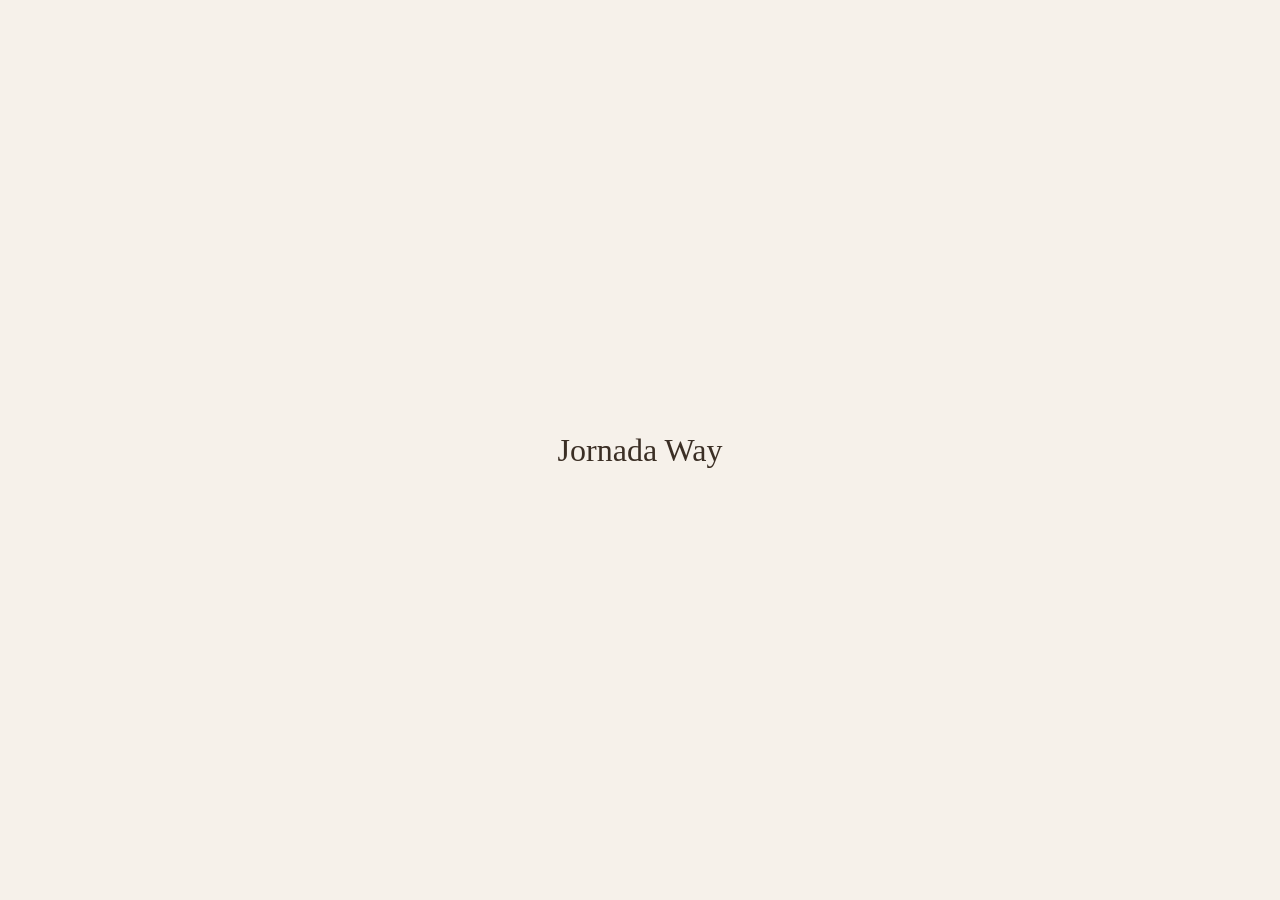
==== index.html @ 51a12a72 "Create index.html" ====
<!DOCTYPE html>
<html lang="en">
<head>
  <meta charset="utf-8">
  <meta name="viewport" content="width=device-width, initial-scale=1">
  <title>Jornada Way</title>
</head>
<body style="font-family:Georgia,serif;display:flex;min-height:100vh;align-items:center;justify-content:center;margin:0;background:#f6f1ea;color:#3b2f25">
  <h1 style="font-weight:normal">Jornada Way</h1>
</body>
</html>
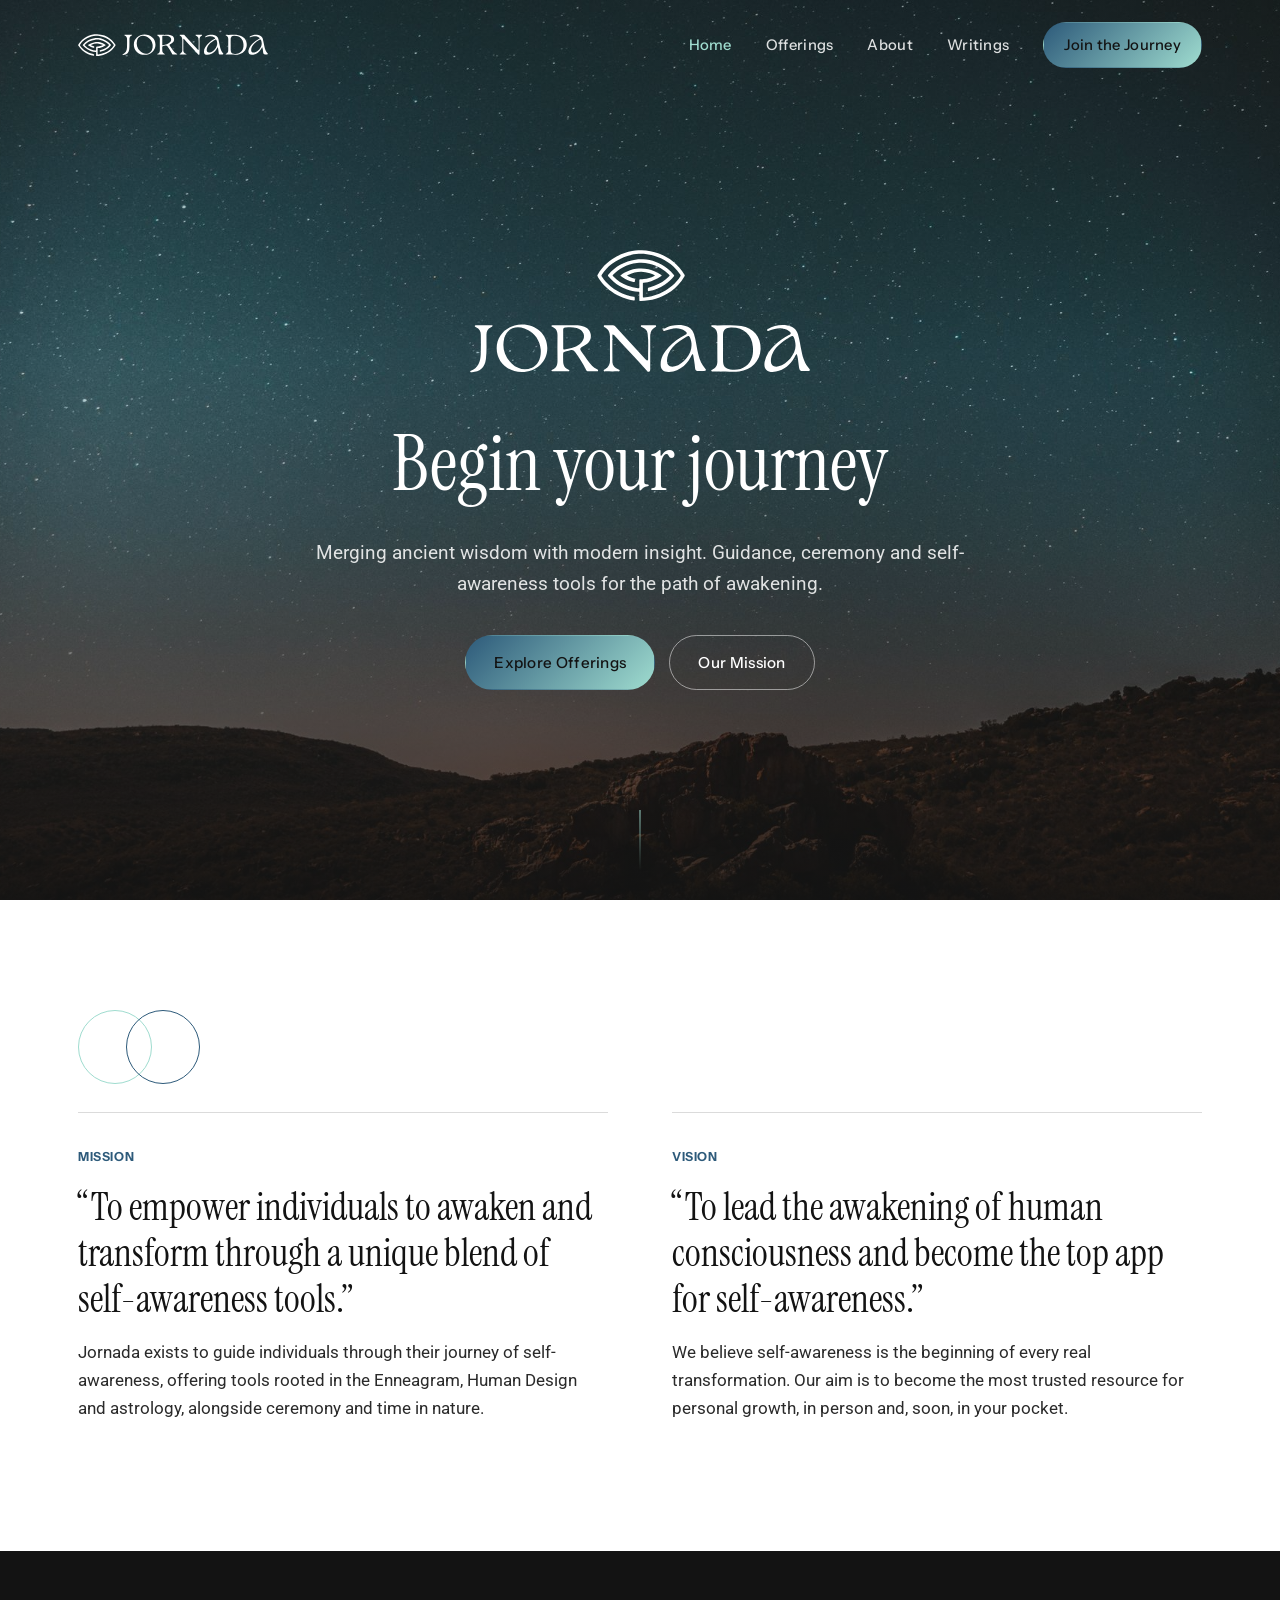
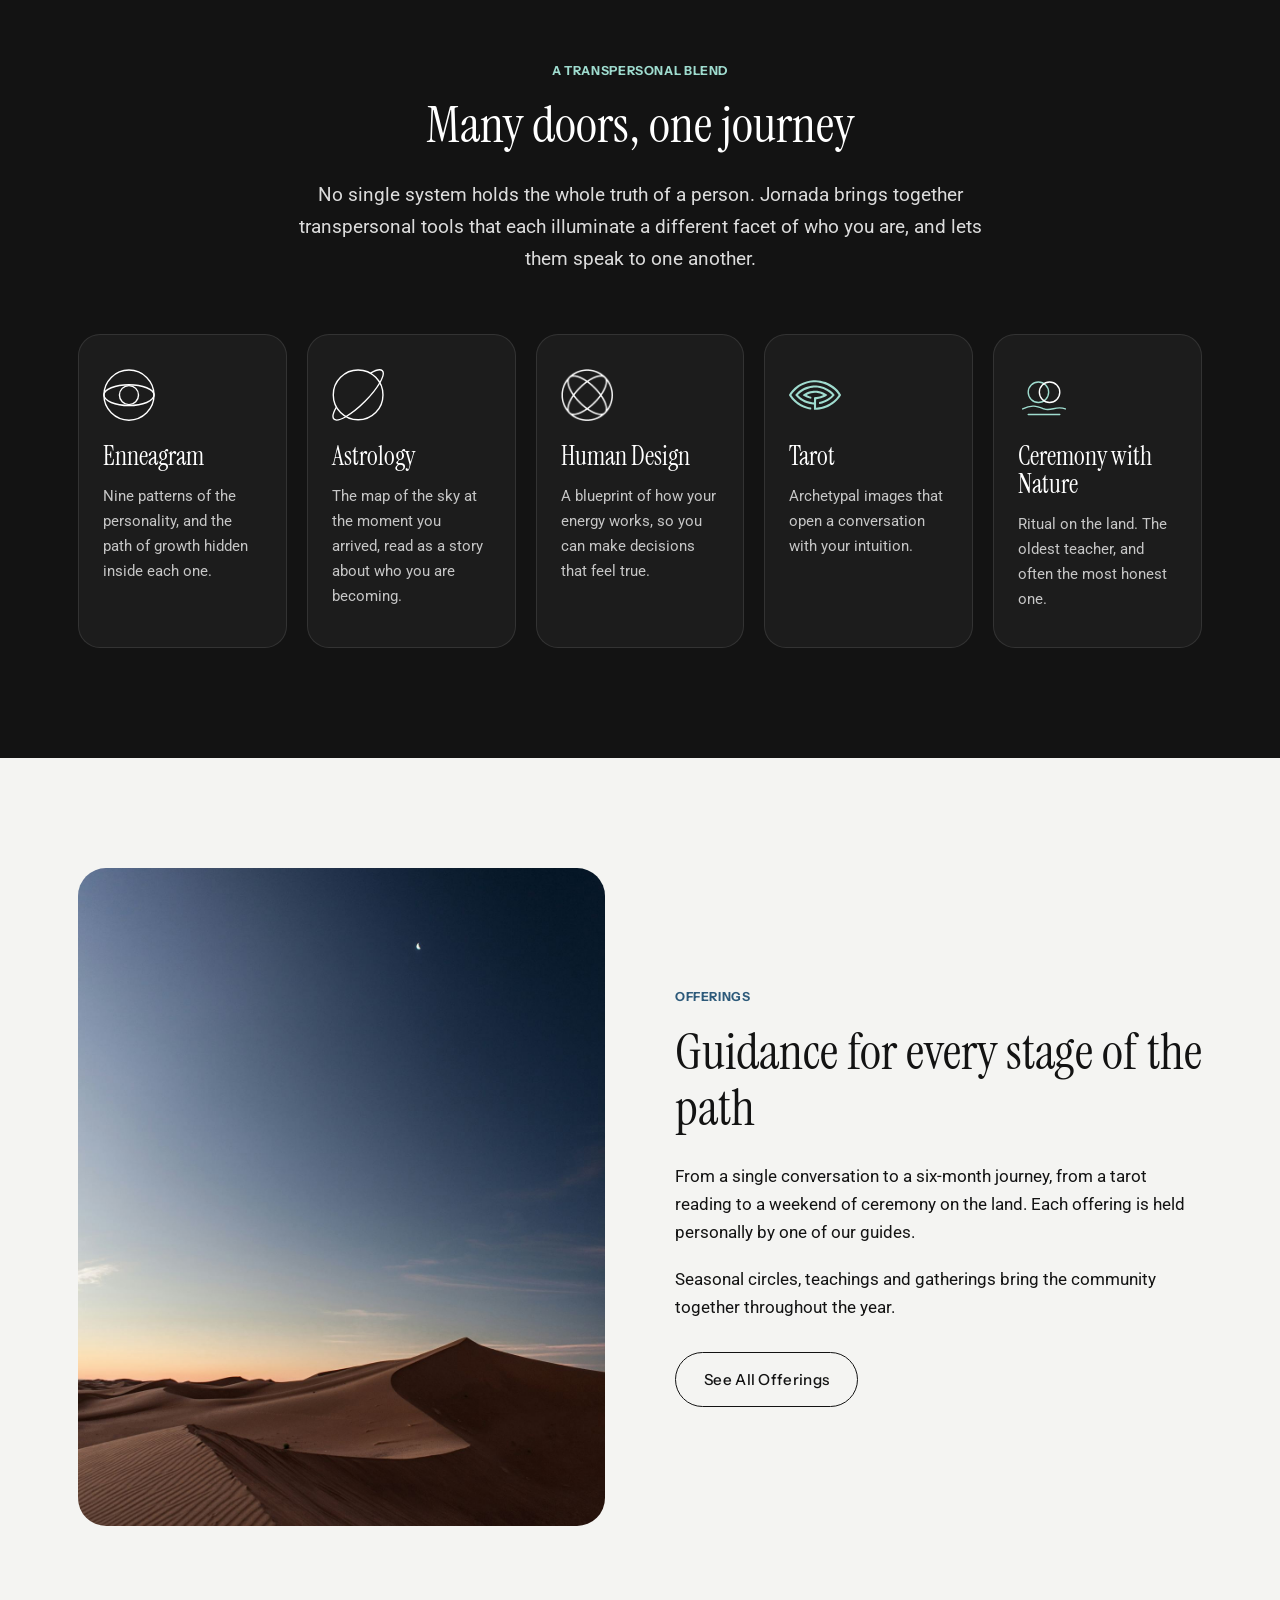
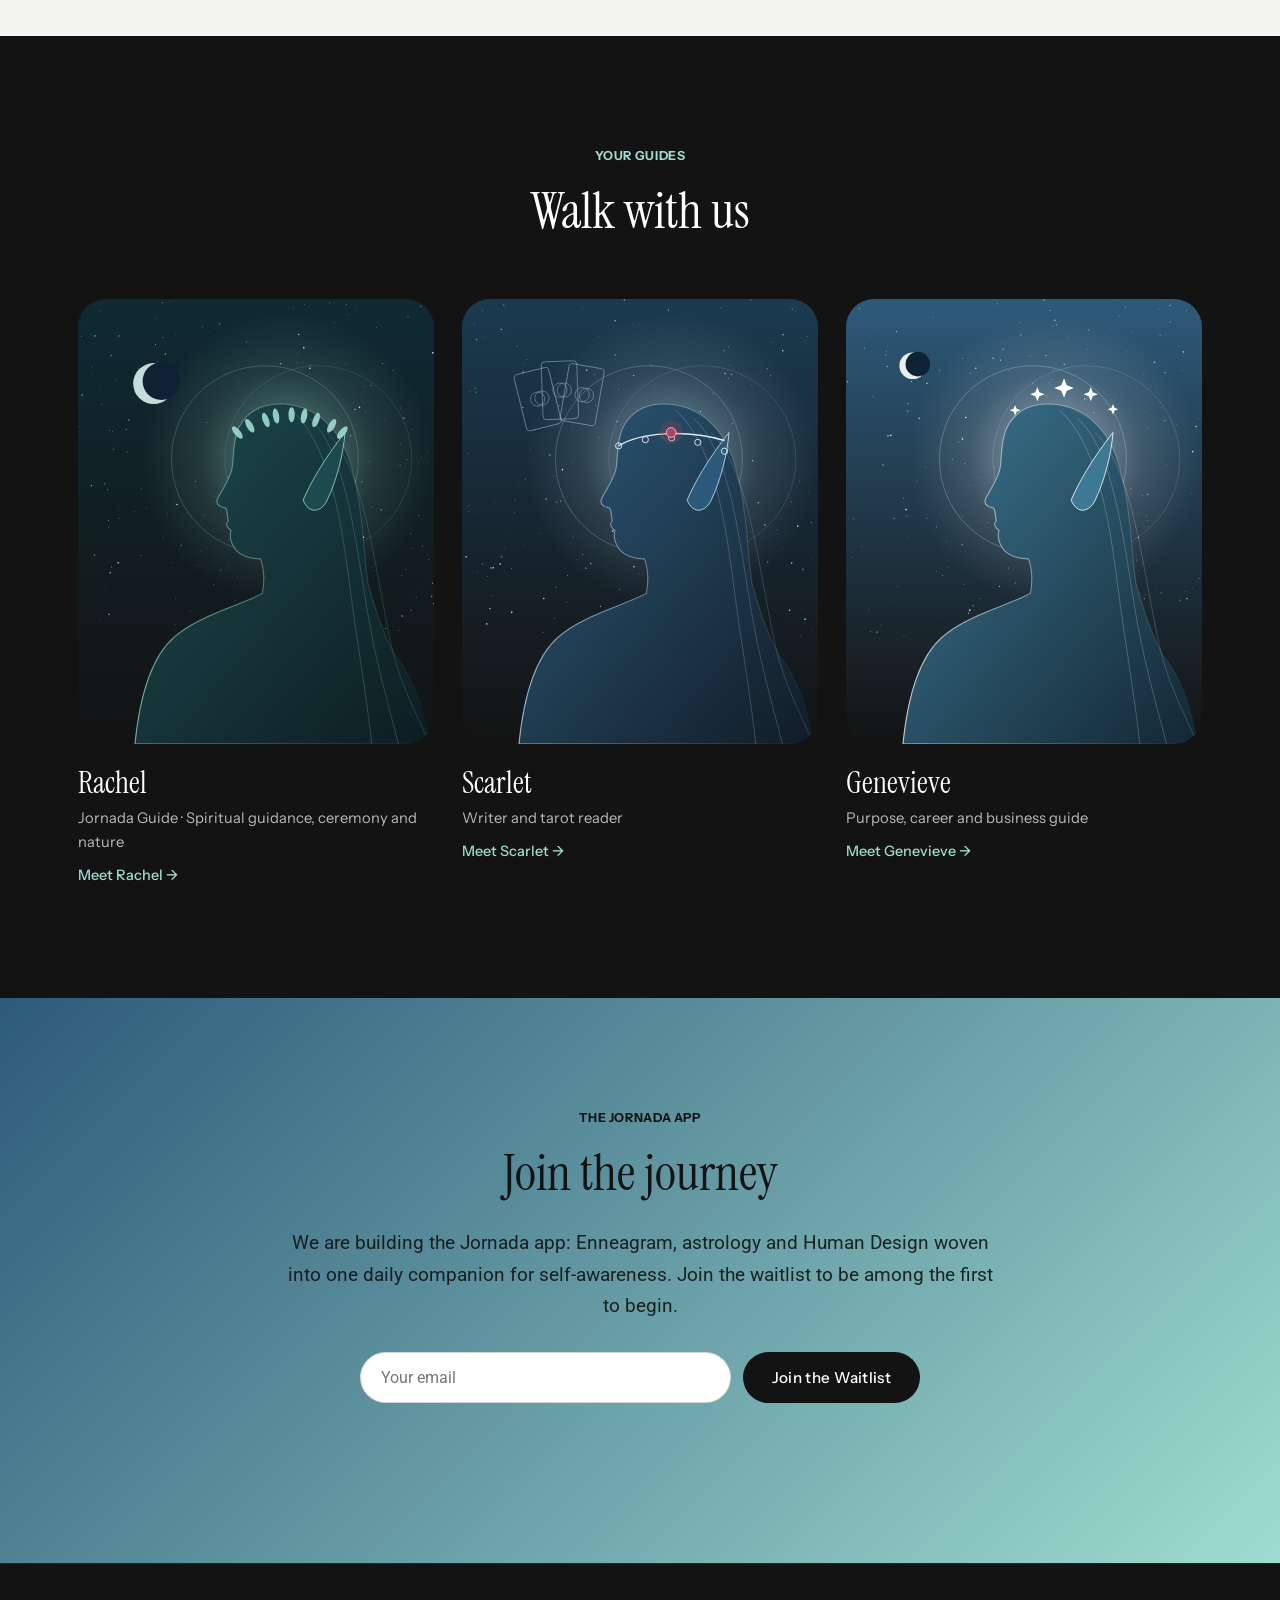
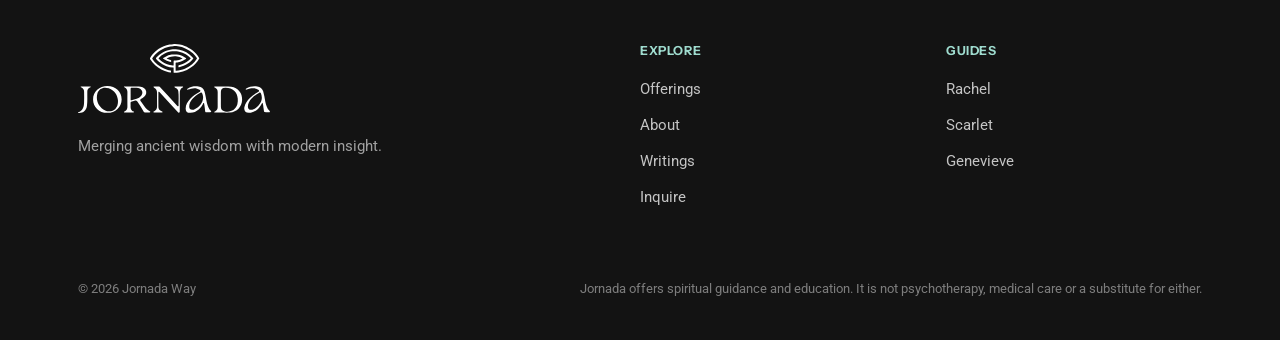
==== commit d21a6d6c: "Add files via upload" ====
--- a/index.html
+++ b/index.html
@@ -1,11 +1,140 @@
 <!DOCTYPE html>
 <html lang="en">
 <head>
-  <meta charset="utf-8">
-  <meta name="viewport" content="width=device-width, initial-scale=1">
-  <title>Jornada Way</title>
+<meta charset="utf-8">
+<meta name="viewport" content="width=device-width, initial-scale=1">
+<title>Jornada | Begin Your Journey</title>
+<meta name="description" content="Jornada guides individuals on the journey of self-awareness through the Enneagram, astrology, Human Design, tarot and ceremony in nature.">
+<meta property="og:title" content="Jornada | Begin Your Journey">
+<meta property="og:description" content="Jornada guides individuals on the journey of self-awareness through the Enneagram, astrology, Human Design, tarot and ceremony in nature.">
+<meta property="og:image" content="https://jornadaway.com/assets/img/desert-stars.jpg">
+<link rel="icon" href="assets/img/mark-teal.svg" type="image/svg+xml">
+<link rel="preconnect" href="https://fonts.googleapis.com">
+<link rel="preconnect" href="https://fonts.gstatic.com" crossorigin>
+<link href="https://fonts.googleapis.com/css2?family=Instrument+Sans:wght@400;500;700&family=Instrument+Serif:ital@0;1&family=Roboto:wght@300;400;500&display=swap" rel="stylesheet">
+<link rel="stylesheet" href="assets/css/style.css">
 </head>
-<body style="font-family:Georgia,serif;display:flex;min-height:100vh;align-items:center;justify-content:center;margin:0;background:#f6f1ea;color:#3b2f25">
-  <h1 style="font-weight:normal">Jornada Way</h1>
+<body>
+<header class="site-header">
+  <div class="wrap">
+    <a class="brand" href="index.html" aria-label="Jornada home"><img src="assets/img/logo-white.svg" alt="Jornada"></a>
+    <button class="nav-toggle" aria-label="Menu" aria-expanded="false"><span></span><span></span><span></span></button>
+    <nav class="nav"><a href="index.html" class="active">Home</a><a href="offerings.html">Offerings</a><a href="about.html">About</a><a href="writings.html">Writings</a><a class="btn btn-primary" href="index.html#waitlist">Join the Journey</a></nav>
+  </div>
+</header>
+
+<section class="hero center" style="background-image:url('assets/img/desert-stars.jpg')">
+  <div class="wrap">
+    <img class="hero-logo" src="assets/img/logo-white-stacked.svg" alt="Jornada">
+    <h1>Begin your journey</h1>
+    <p class="lede">Merging ancient wisdom with modern insight. Guidance, ceremony and self-awareness tools for the path of awakening.</p>
+    <div class="actions">
+      <a class="btn btn-primary" href="offerings.html">Explore Offerings</a>
+      <a class="btn btn-ghost" href="#mission">Our Mission</a>
+    </div>
+  </div>
+  <div class="scroll-cue"></div>
+</section>
+
+<section class="light" id="mission">
+  <div class="wrap">
+    <div class="circles"></div>
+    <div class="mv">
+      <div class="mv-item reveal">
+        <span class="eyebrow">Mission</span>
+        <blockquote>&ldquo;To empower individuals to awaken and transform through a unique blend of self-awareness tools.&rdquo;</blockquote>
+        <p>Jornada exists to guide individuals through their journey of self-awareness, offering tools rooted in the Enneagram, Human Design and astrology, alongside ceremony and time in nature.</p>
+      </div>
+      <div class="mv-item reveal">
+        <span class="eyebrow">Vision</span>
+        <blockquote>&ldquo;To lead the awakening of human consciousness and become the top app for self-awareness.&rdquo;</blockquote>
+        <p>We believe self-awareness is the beginning of every real transformation. Our aim is to become the most trusted resource for personal growth, in person and, soon, in your pocket.</p>
+      </div>
+    </div>
+  </div>
+</section>
+
+<section>
+  <div class="wrap center">
+    <span class="eyebrow">A Transpersonal Blend</span>
+    <h2>Many doors, one journey</h2>
+    <p class="lede">No single system holds the whole truth of a person. Jornada brings together transpersonal tools that each illuminate a different facet of who you are, and lets them speak to one another.</p>
+    <div class="tools" style="text-align:left"><div class="tool reveal"><img class="ico inv" src="assets/img/icon-seeker.svg" alt=""><h3>Enneagram</h3><p>Nine patterns of the personality, and the path of growth hidden inside each one.</p></div><div class="tool reveal"><img class="ico inv" src="assets/img/icon-explorer.svg" alt=""><h3>Astrology</h3><p>The map of the sky at the moment you arrived, read as a story about who you are becoming.</p></div><div class="tool reveal"><img class="ico" src="assets/img/icon-guide.png" alt=""><h3>Human Design</h3><p>A blueprint of how your energy works, so you can make decisions that feel true.</p></div><div class="tool reveal"><img class="ico" src="assets/img/mark-teal.svg" alt=""><h3>Tarot</h3><p>Archetypal images that open a conversation with your intuition.</p></div><div class="tool reveal"><img class="ico" src="assets/img/icon-ceremony.svg" alt=""><h3>Ceremony with Nature</h3><p>Ritual on the land. The oldest teacher, and often the most honest one.</p></div></div>
+  </div>
+</section>
+
+<section class="soft">
+  <div class="wrap split">
+    <img class="reveal" src="assets/img/dune-dusk.jpg" alt="Desert dunes under a crescent moon at dusk">
+    <div class="reveal">
+      <span class="eyebrow">Offerings</span>
+      <h2>Guidance for every stage of the path</h2>
+      <p>From a single conversation to a six-month journey, from a tarot reading to a weekend of ceremony on the land. Each offering is held personally by one of our guides.</p>
+      <p>Seasonal circles, teachings and gatherings bring the community together throughout the year.</p>
+      <a class="btn btn-ghost" href="offerings.html" style="margin-top:12px">See All Offerings</a>
+    </div>
+  </div>
+</section>
+
+<section>
+  <div class="wrap">
+    <div class="center" style="margin-bottom:60px">
+      <span class="eyebrow">Your Guides</span>
+      <h2>Walk with us</h2>
+    </div>
+    <div class="people"><a class="person reveal" href="about/rachel.html">
+  <div class="portrait"><img src="assets/img/elf-rachel.svg" alt="Portrait of Rachel"></div>
+  <h3>Rachel</h3><div class="role">Jornada Guide · Spiritual guidance, ceremony and nature</div><span class="more">Meet Rachel &rarr;</span></a><a class="person reveal" href="about/scarlet.html">
+  <div class="portrait"><img src="assets/img/elf-scarlet.svg" alt="Portrait of Scarlet"></div>
+  <h3>Scarlet</h3><div class="role">Writer and tarot reader</div><span class="more">Meet Scarlet &rarr;</span></a><a class="person reveal" href="about/genevieve.html">
+  <div class="portrait"><img src="assets/img/elf-genevieve.svg" alt="Portrait of Genevieve"></div>
+  <h3>Genevieve</h3><div class="role">Purpose, career and business guide</div><span class="more">Meet Genevieve &rarr;</span></a></div>
+  </div>
+</section>
+<section class="form-band center" id="waitlist">
+  <div class="wrap">
+    <span class="eyebrow" style="color:var(--nightsky)">The Jornada App</span>
+    <h2>Join the journey</h2>
+    <p class="lede">We are building the Jornada app: Enneagram, astrology and Human Design woven into one daily companion for self-awareness. Join the waitlist to be among the first to begin.</p>
+    <form class="waitlist" data-form="waitlist">
+      <input type="email" name="email" placeholder="Your email" required aria-label="Email">
+      <input type="hidden" name="list" value="app-waitlist">
+      <button class="btn" type="submit">Join the Waitlist</button>
+    </form>
+    <p class="form-note"></p>
+  </div>
+</section>
+<footer class="site-footer">
+  <div class="wrap">
+    <div class="footer-grid">
+      <div>
+        <img src="assets/img/logo-white-stacked.svg" alt="Jornada">
+        <p>Merging ancient wisdom with modern insight.</p>
+      </div>
+      <div>
+        <h4>Explore</h4>
+        <ul>
+          <li><a href="offerings.html">Offerings</a></li>
+          <li><a href="about.html">About</a></li>
+          <li><a href="writings.html">Writings</a></li>
+          <li><a href="offerings.html#inquire">Inquire</a></li>
+        </ul>
+      </div>
+      <div>
+        <h4>Guides</h4>
+        <ul>
+          <li><a href="about/rachel.html">Rachel</a></li>
+          <li><a href="about/scarlet.html">Scarlet</a></li>
+          <li><a href="about/genevieve.html">Genevieve</a></li>
+        </ul>
+      </div>
+    </div>
+    <div class="legal">
+      <span>&copy; 2026 Jornada Way</span>
+      <span>Jornada offers spiritual guidance and education. It is not psychotherapy, medical care or a substitute for either.</span>
+    </div>
+  </div>
+</footer>
+<script src="assets/js/main.js"></script>
 </body>
 </html>
--- a/assets/css/style.css
+++ b/assets/css/style.css
@@ -0,0 +1,286 @@
+/* Jornada Way: brand tokens from the JKY.Design brand book */
+:root {
+  --nightsky: #131313;
+  --lunar: #ffffff;
+  --cosmic-blue: #2D5A7A;
+  --cosmic-teal: #9FDCCF;
+  --blue-deep: #1b3a50;
+  --teal-soft: #d8f1eb;
+  --grey-1: #f4f4f2;
+  --grey-2: #c9c9c6;
+  --grey-3: #8a8a87;
+  --grey-4: #2a2a2a;
+  --expansion: linear-gradient(135deg, #2D5A7A 0%, #9FDCCF 100%);
+  --serif: "Instrument Serif", Georgia, serif;
+  --sans: "Instrument Sans", "Helvetica Neue", Arial, sans-serif;
+  --body: "Roboto", "Helvetica Neue", Arial, sans-serif;
+  --max: 1180px;
+}
+
+* { box-sizing: border-box; }
+html { scroll-behavior: smooth; }
+body {
+  margin: 0;
+  font-family: var(--body);
+  font-size: 17px;
+  line-height: 1.65;
+  color: var(--lunar);
+  background: var(--nightsky);
+  -webkit-font-smoothing: antialiased;
+}
+img { max-width: 100%; display: block; }
+a { color: inherit; }
+
+h1, h2, h3, h4 { font-family: var(--serif); font-weight: 400; line-height: 1.1; margin: 0 0 .5em; }
+h1 { font-size: clamp(2.8rem, 6vw, 5.2rem); }
+h2 { font-size: clamp(2.2rem, 4vw, 3.4rem); }
+h3 { font-size: 1.9rem; }
+p { margin: 0 0 1.1em; }
+
+.eyebrow {
+  font-family: var(--sans);
+  font-weight: 700;
+  text-transform: uppercase;
+  letter-spacing: .05em;
+  font-size: .78rem;
+  color: var(--cosmic-teal);
+  margin-bottom: 1rem;
+  display: block;
+}
+.light .eyebrow, .soft .eyebrow { color: var(--cosmic-blue); }
+
+.wrap { max-width: var(--max); margin: 0 auto; padding: 0 28px; }
+section { padding: 110px 0; }
+.light { background: var(--lunar); color: var(--nightsky); }
+.soft { background: var(--grey-1); color: var(--nightsky); }
+.lede { font-size: 1.2rem; max-width: 720px; color: inherit; opacity: .85; }
+.center { text-align: center; }
+.center .lede { margin-left: auto; margin-right: auto; }
+
+/* Buttons */
+.btn {
+  display: inline-block;
+  font-family: var(--sans);
+  font-weight: 500;
+  font-size: .95rem;
+  letter-spacing: .02em;
+  padding: 14px 28px;
+  border-radius: 999px;
+  text-decoration: none;
+  border: 1px solid transparent;
+  cursor: pointer;
+  transition: transform .2s ease, background .2s ease, color .2s ease;
+}
+.btn:hover { transform: translateY(-1px); }
+.btn-primary { background: var(--expansion); color: var(--nightsky); }
+.btn-ghost { border-color: rgba(255,255,255,.5); color: var(--lunar); background: transparent; }
+.btn-ghost:hover { background: rgba(255,255,255,.08); }
+.light .btn-ghost, .soft .btn-ghost { border-color: var(--nightsky); color: var(--nightsky); }
+.light .btn-ghost:hover, .soft .btn-ghost:hover { background: var(--nightsky); color: var(--lunar); }
+
+/* Header */
+.site-header {
+  position: fixed; top: 0; left: 0; right: 0; z-index: 50;
+  transition: background .3s ease, padding .3s ease;
+  padding: 22px 0;
+}
+.site-header.scrolled, .site-header.solid { background: rgba(19,19,19,.92); backdrop-filter: blur(10px); padding: 14px 0; }
+.site-header .wrap { display: flex; align-items: center; justify-content: space-between; }
+.brand img { height: 22px; width: auto; }
+.nav { display: flex; gap: 34px; align-items: center; }
+.nav a {
+  font-family: var(--sans); font-weight: 500; font-size: .92rem;
+  text-decoration: none; letter-spacing: .02em; opacity: .85;
+}
+.nav a:hover, .nav a.active { opacity: 1; color: var(--cosmic-teal); }
+.nav .btn { padding: 10px 20px; opacity: 1; }
+.nav .btn:hover { color: var(--nightsky); }
+.nav-toggle { display: none; background: none; border: 0; color: var(--lunar); cursor: pointer; padding: 6px; }
+.nav-toggle span { display: block; width: 24px; height: 2px; background: currentColor; margin: 5px 0; }
+
+/* Hero */
+.hero {
+  position: relative; min-height: 100vh; display: flex; align-items: center;
+  padding: 140px 0 100px; overflow: hidden;
+  background: var(--nightsky) center/cover no-repeat;
+}
+.hero::before {
+  content: ""; position: absolute; inset: 0;
+  background: linear-gradient(180deg, rgba(19,19,19,.35) 0%, rgba(19,19,19,.15) 40%, rgba(19,19,19,.85) 100%);
+}
+.hero .wrap { position: relative; z-index: 2; width: 100%; }
+.hero-logo { width: min(340px, 70vw); margin: 0 auto 48px; }
+.hero h1 { max-width: 900px; margin: 0 auto .4em; }
+.hero .lede { margin: 0 auto 2.2rem; }
+.hero .actions { display: flex; gap: 14px; justify-content: center; flex-wrap: wrap; }
+.page-hero { min-height: 62vh; }
+.page-hero h1 { font-size: clamp(2.6rem, 5vw, 4.4rem); }
+
+.scroll-cue {
+  position: absolute; bottom: 30px; left: 50%; transform: translateX(-50%); z-index: 2;
+  width: 1px; height: 60px; background: linear-gradient(var(--cosmic-teal), transparent);
+}
+
+/* Mission / vision */
+.mv { display: grid; grid-template-columns: 1fr 1fr; gap: 64px; align-items: start; }
+.mv-item { position: relative; padding-top: 34px; border-top: 1px solid rgba(19,19,19,.15); }
+.mv-item blockquote { font-family: var(--serif); font-size: clamp(1.8rem, 3vw, 2.5rem); line-height: 1.2; margin: 0 0 1rem; }
+.mv-item p { color: var(--grey-4); }
+
+/* Overlapping circles motif */
+.circles { position: relative; width: 120px; height: 72px; margin-bottom: 30px; }
+.circles::before, .circles::after {
+  content: ""; position: absolute; top: 0; width: 72px; height: 72px; border-radius: 50%;
+  border: 1.5px solid var(--cosmic-teal);
+}
+.circles::before { left: 0; }
+.circles::after { left: 48px; border-color: var(--cosmic-blue); }
+
+/* Tools grid */
+.tools { display: grid; grid-template-columns: repeat(5, 1fr); gap: 20px; margin-top: 60px; }
+.tool {
+  padding: 34px 24px; border-radius: 22px;
+  background: rgba(255,255,255,.04); border: 1px solid rgba(255,255,255,.1);
+  transition: border-color .3s ease, transform .3s ease;
+}
+.tool:hover { border-color: var(--cosmic-teal); transform: translateY(-3px); }
+.tool .ico { width: 52px; height: 52px; margin-bottom: 22px; }
+.tool .ico.inv { filter: invert(1) brightness(1.1); }
+.tool h3 { font-size: 1.6rem; }
+.tool p { font-size: .95rem; opacity: .75; margin: 0; }
+
+/* Split feature */
+.split { display: grid; grid-template-columns: 1fr 1fr; gap: 70px; align-items: center; }
+.split img { border-radius: 28px; aspect-ratio: 4/5; object-fit: cover; width: 100%; }
+
+/* Offerings */
+.offer-group { margin-bottom: 90px; }
+.offer-group:last-child { margin-bottom: 0; }
+.offer-head { display: flex; gap: 26px; align-items: center; margin-bottom: 34px; }
+.offer-head img { width: 84px; height: 84px; border-radius: 50%; object-fit: cover; object-position: 50% 32%; }
+.offer-head h2 { margin: 0; font-size: clamp(2rem, 3.4vw, 2.8rem); }
+.offer-head .eyebrow { margin-bottom: .3rem; }
+.offer-grid { display: grid; grid-template-columns: repeat(auto-fill, minmax(260px, 1fr)); gap: 22px; }
+.offer {
+  display: flex; flex-direction: column;
+  background: var(--lunar); color: var(--nightsky);
+  border-radius: 22px; padding: 32px 28px; border: 1px solid #e6e6e3;
+}
+.offer .format {
+  font-family: var(--sans); font-weight: 700; font-size: .72rem; letter-spacing: .05em;
+  text-transform: uppercase; color: var(--cosmic-blue);
+  background: var(--teal-soft); border-radius: 999px; padding: 6px 12px; align-self: flex-start; margin-bottom: 20px;
+}
+.offer h3 { font-size: 1.75rem; }
+.offer p { color: var(--grey-4); font-size: .97rem; flex: 1; }
+.offer .btn { align-self: flex-start; margin-top: 10px; padding: 11px 22px; }
+
+/* People */
+.people { display: grid; grid-template-columns: repeat(3, 1fr); gap: 28px; }
+.person { text-decoration: none; display: block; }
+.person .portrait { border-radius: 28px; overflow: hidden; aspect-ratio: 4/5; margin-bottom: 22px; }
+.person .portrait img { width: 100%; height: 100%; object-fit: cover; transition: transform .6s ease; }
+.person:hover .portrait img { transform: scale(1.04); }
+.person h3 { margin-bottom: .2em; }
+.person .role { font-family: var(--sans); font-size: .92rem; opacity: .7; }
+.person .more { font-family: var(--sans); font-weight: 500; font-size: .9rem; color: var(--cosmic-teal); margin-top: 10px; display: inline-block; }
+.light .person .more, .soft .person .more { color: var(--cosmic-blue); }
+
+/* Profile page */
+.profile { display: grid; grid-template-columns: 420px 1fr; gap: 80px; align-items: start; }
+.profile .portrait { border-radius: 28px; overflow: hidden; aspect-ratio: 4/5; position: sticky; top: 110px; }
+.profile .portrait img { width: 100%; height: 100%; object-fit: cover; }
+.tags { display: flex; flex-wrap: wrap; gap: 10px; margin: 0 0 34px; padding: 0; list-style: none; }
+.tags li {
+  font-family: var(--sans); font-size: .82rem; font-weight: 500;
+  border: 1px solid var(--cosmic-blue); color: var(--cosmic-blue);
+  padding: 7px 14px; border-radius: 999px;
+}
+.profile-offers { margin-top: 50px; border-top: 1px solid #e6e6e3; padding-top: 40px; }
+.profile-offers .offer { border-color: #e6e6e3; background: var(--grey-1); }
+
+/* Writings */
+.writing-grid { display: grid; grid-template-columns: repeat(3, 1fr); gap: 30px; }
+.writing { border-radius: 24px; overflow: hidden; background: var(--lunar); color: var(--nightsky); display: flex; flex-direction: column; border: 1px solid #e6e6e3; }
+.writing .thumb { aspect-ratio: 3/2; overflow: hidden; position: relative; }
+.writing .thumb img { width: 100%; height: 100%; object-fit: cover; }
+.writing .soon {
+  position: absolute; top: 16px; left: 16px;
+  font-family: var(--sans); font-weight: 700; font-size: .7rem; letter-spacing: .05em; text-transform: uppercase;
+  background: rgba(19,19,19,.75); color: var(--cosmic-teal); padding: 6px 12px; border-radius: 999px;
+}
+.writing .body { padding: 26px 26px 30px; flex: 1; display: flex; flex-direction: column; }
+.writing h3 { font-size: 1.6rem; }
+.writing p { color: var(--grey-4); font-size: .95rem; flex: 1; }
+.writing .meta { font-family: var(--sans); font-size: .82rem; color: var(--grey-3); }
+.filters { display: flex; gap: 10px; justify-content: center; margin-bottom: 50px; flex-wrap: wrap; }
+.filters button {
+  font-family: var(--sans); font-weight: 500; font-size: .9rem; cursor: pointer;
+  border: 1px solid var(--nightsky); background: transparent; color: var(--nightsky);
+  padding: 9px 20px; border-radius: 999px;
+}
+.filters button.on { background: var(--nightsky); color: var(--lunar); }
+
+/* Forms */
+.form-band { background: var(--expansion); color: var(--nightsky); }
+.form-band .lede { opacity: .9; }
+.waitlist { display: flex; gap: 12px; max-width: 560px; margin: 30px auto 0; flex-wrap: wrap; justify-content: center; }
+.waitlist input { flex: 1 1 260px; }
+input, select, textarea {
+  font-family: var(--body); font-size: 1rem; width: 100%;
+  padding: 15px 20px; border-radius: 14px; border: 1px solid rgba(19,19,19,.18);
+  background: var(--lunar); color: var(--nightsky);
+}
+input:focus, select:focus, textarea:focus { outline: 2px solid var(--cosmic-blue); outline-offset: 1px; }
+.waitlist input { border-radius: 999px; }
+.waitlist .btn { background: var(--nightsky); color: var(--lunar); }
+.inquiry { display: grid; grid-template-columns: 1fr 1fr; gap: 16px; max-width: 760px; margin: 40px auto 0; }
+.inquiry .full { grid-column: 1 / -1; }
+.inquiry label { font-family: var(--sans); font-weight: 500; font-size: .85rem; display: block; margin-bottom: 6px; }
+.inquiry textarea { min-height: 150px; resize: vertical; }
+.inquiry .btn { justify-self: start; }
+.form-note { font-size: .9rem; margin-top: 14px; min-height: 1.4em; }
+
+/* Footer */
+.site-footer { padding: 80px 0 40px; background: var(--nightsky); border-top: 1px solid rgba(255,255,255,.08); }
+.footer-grid { display: grid; grid-template-columns: 2fr 1fr 1fr; gap: 50px; }
+.footer-grid img { height: 70px; width: auto; margin-bottom: 20px; }
+.footer-grid h4 { font-family: var(--sans); font-weight: 700; text-transform: uppercase; letter-spacing: .05em; font-size: .78rem; color: var(--cosmic-teal); margin-bottom: 16px; }
+.footer-grid ul { list-style: none; padding: 0; margin: 0; }
+.footer-grid li { margin-bottom: 8px; }
+.footer-grid a { text-decoration: none; opacity: .75; font-size: .95rem; }
+.footer-grid a:hover { opacity: 1; }
+.footer-grid p { opacity: .6; font-size: .95rem; max-width: 340px; }
+.legal { margin-top: 60px; font-size: .82rem; opacity: .45; display: flex; justify-content: space-between; flex-wrap: wrap; gap: 10px; }
+
+/* Reveal on scroll */
+.reveal { opacity: 0; transform: translateY(24px); transition: opacity .9s ease, transform .9s ease; }
+.reveal.in { opacity: 1; transform: none; }
+
+/* Responsive */
+@media (max-width: 1080px) {
+  .tools { grid-template-columns: repeat(3, 1fr); }
+}
+@media (max-width: 900px) {
+  section { padding: 80px 0; }
+  .mv, .split, .profile { grid-template-columns: 1fr; gap: 44px; }
+  .profile .portrait { position: static; max-width: 420px; }
+  .people, .writing-grid { grid-template-columns: 1fr 1fr; }
+  .footer-grid { grid-template-columns: 1fr 1fr; }
+  .footer-grid > div:first-child { grid-column: 1 / -1; }
+  .nav-toggle { display: block; }
+  .nav {
+    position: fixed; inset: 0; background: var(--nightsky); flex-direction: column; justify-content: center;
+    gap: 30px; transform: translateX(100%); transition: transform .35s ease;
+  }
+  .nav a { font-size: 1.4rem; }
+  .nav.open { transform: none; }
+  .nav-toggle { position: relative; z-index: 60; }
+}
+@media (max-width: 620px) {
+  body { font-size: 16px; }
+  .tools { grid-template-columns: 1fr 1fr; }
+  .people, .writing-grid { grid-template-columns: 1fr; }
+  .inquiry { grid-template-columns: 1fr; }
+  .offer-head img { width: 64px; height: 64px; }
+}
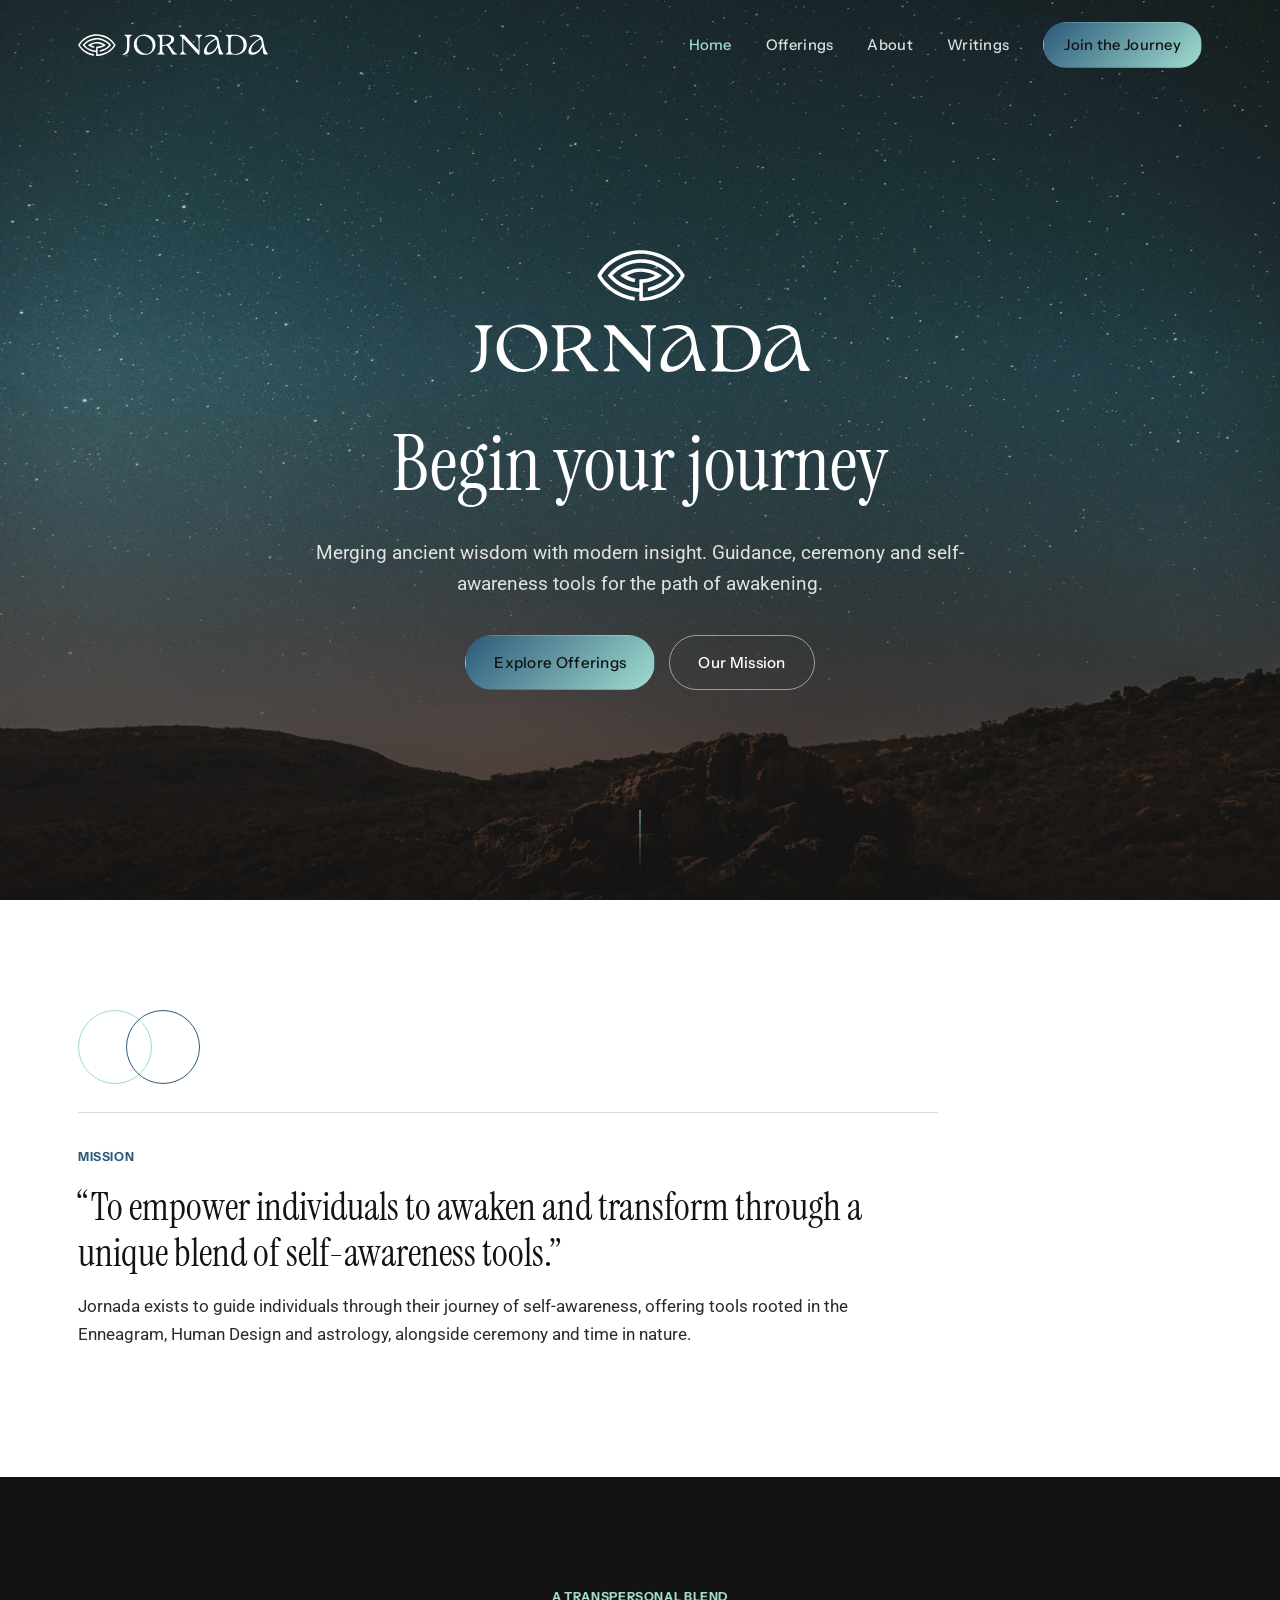
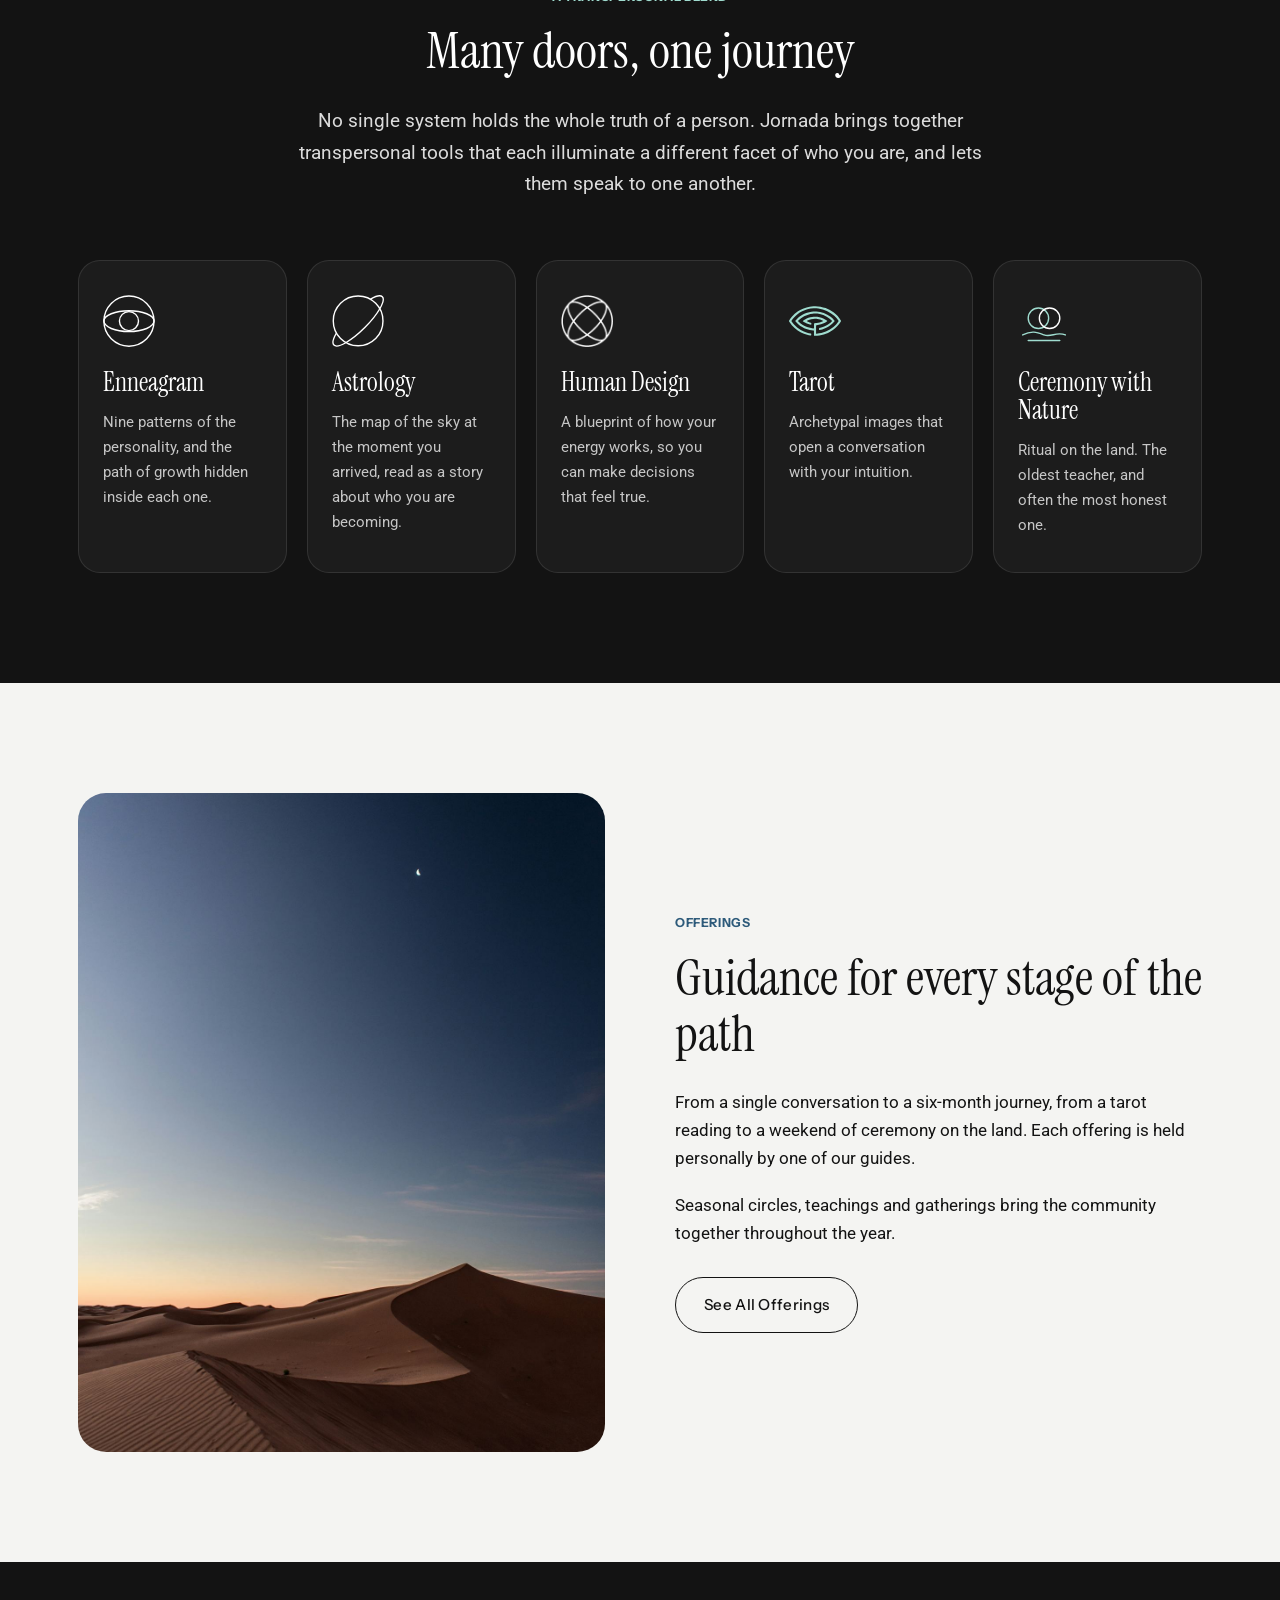
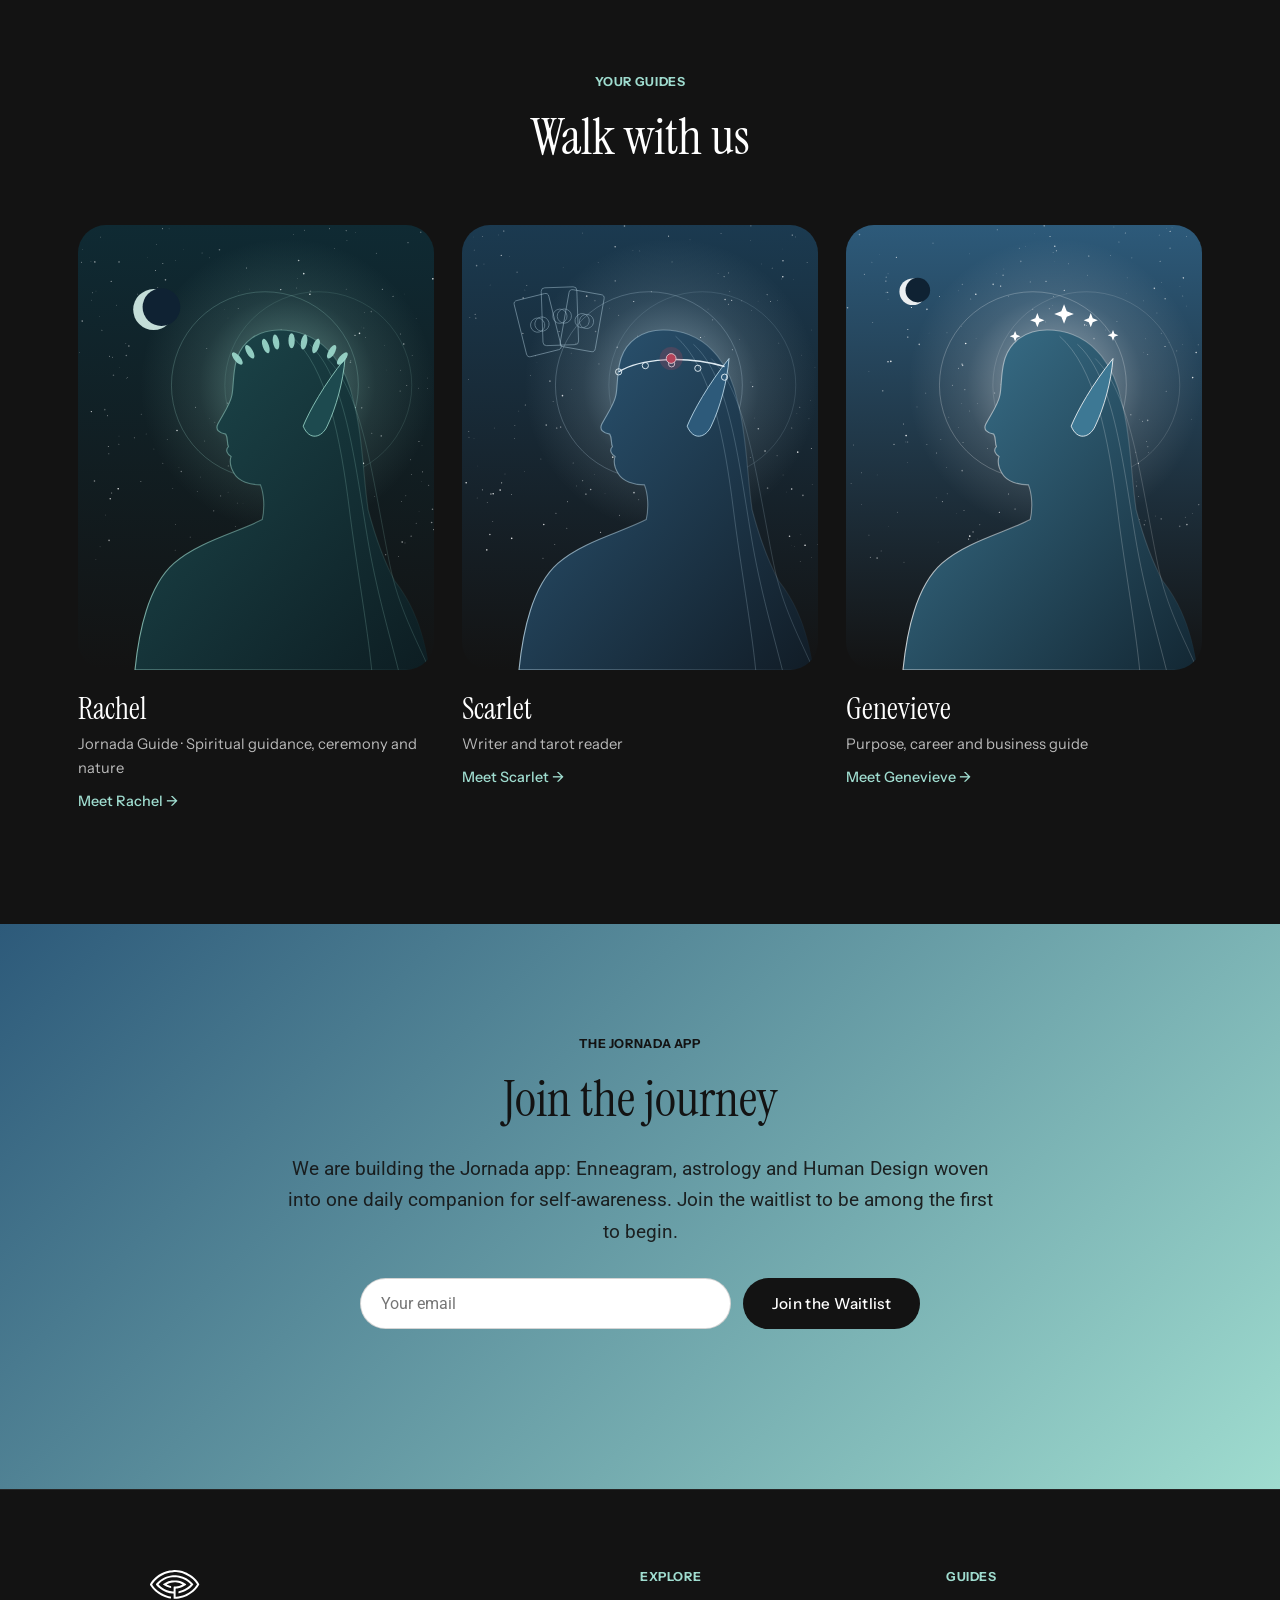
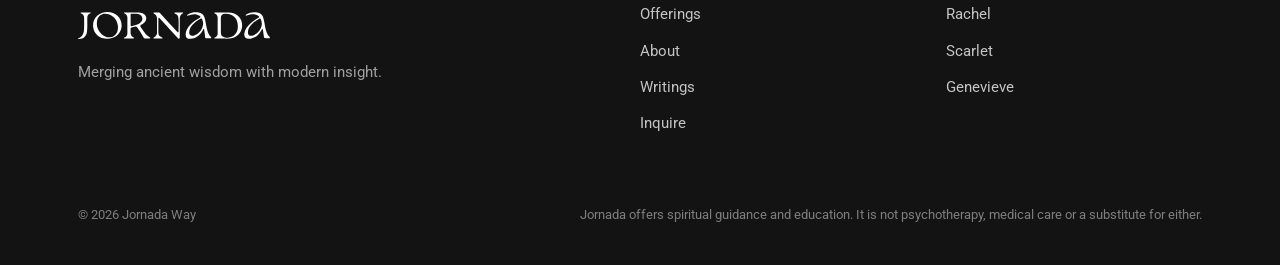
==== commit 7a693b1e: "Remove vision from home page" ====
--- a/index.html
+++ b/index.html
@@ -39,16 +39,11 @@
 <section class="light" id="mission">
   <div class="wrap">
     <div class="circles"></div>
-    <div class="mv">
+    <div class="mv" style="grid-template-columns:1fr;max-width:860px">
       <div class="mv-item reveal">
         <span class="eyebrow">Mission</span>
         <blockquote>&ldquo;To empower individuals to awaken and transform through a unique blend of self-awareness tools.&rdquo;</blockquote>
         <p>Jornada exists to guide individuals through their journey of self-awareness, offering tools rooted in the Enneagram, Human Design and astrology, alongside ceremony and time in nature.</p>
-      </div>
-      <div class="mv-item reveal">
-        <span class="eyebrow">Vision</span>
-        <blockquote>&ldquo;To lead the awakening of human consciousness and become the top app for self-awareness.&rdquo;</blockquote>
-        <p>We believe self-awareness is the beginning of every real transformation. Our aim is to become the most trusted resource for personal growth, in person and, soon, in your pocket.</p>
       </div>
     </div>
   </div>
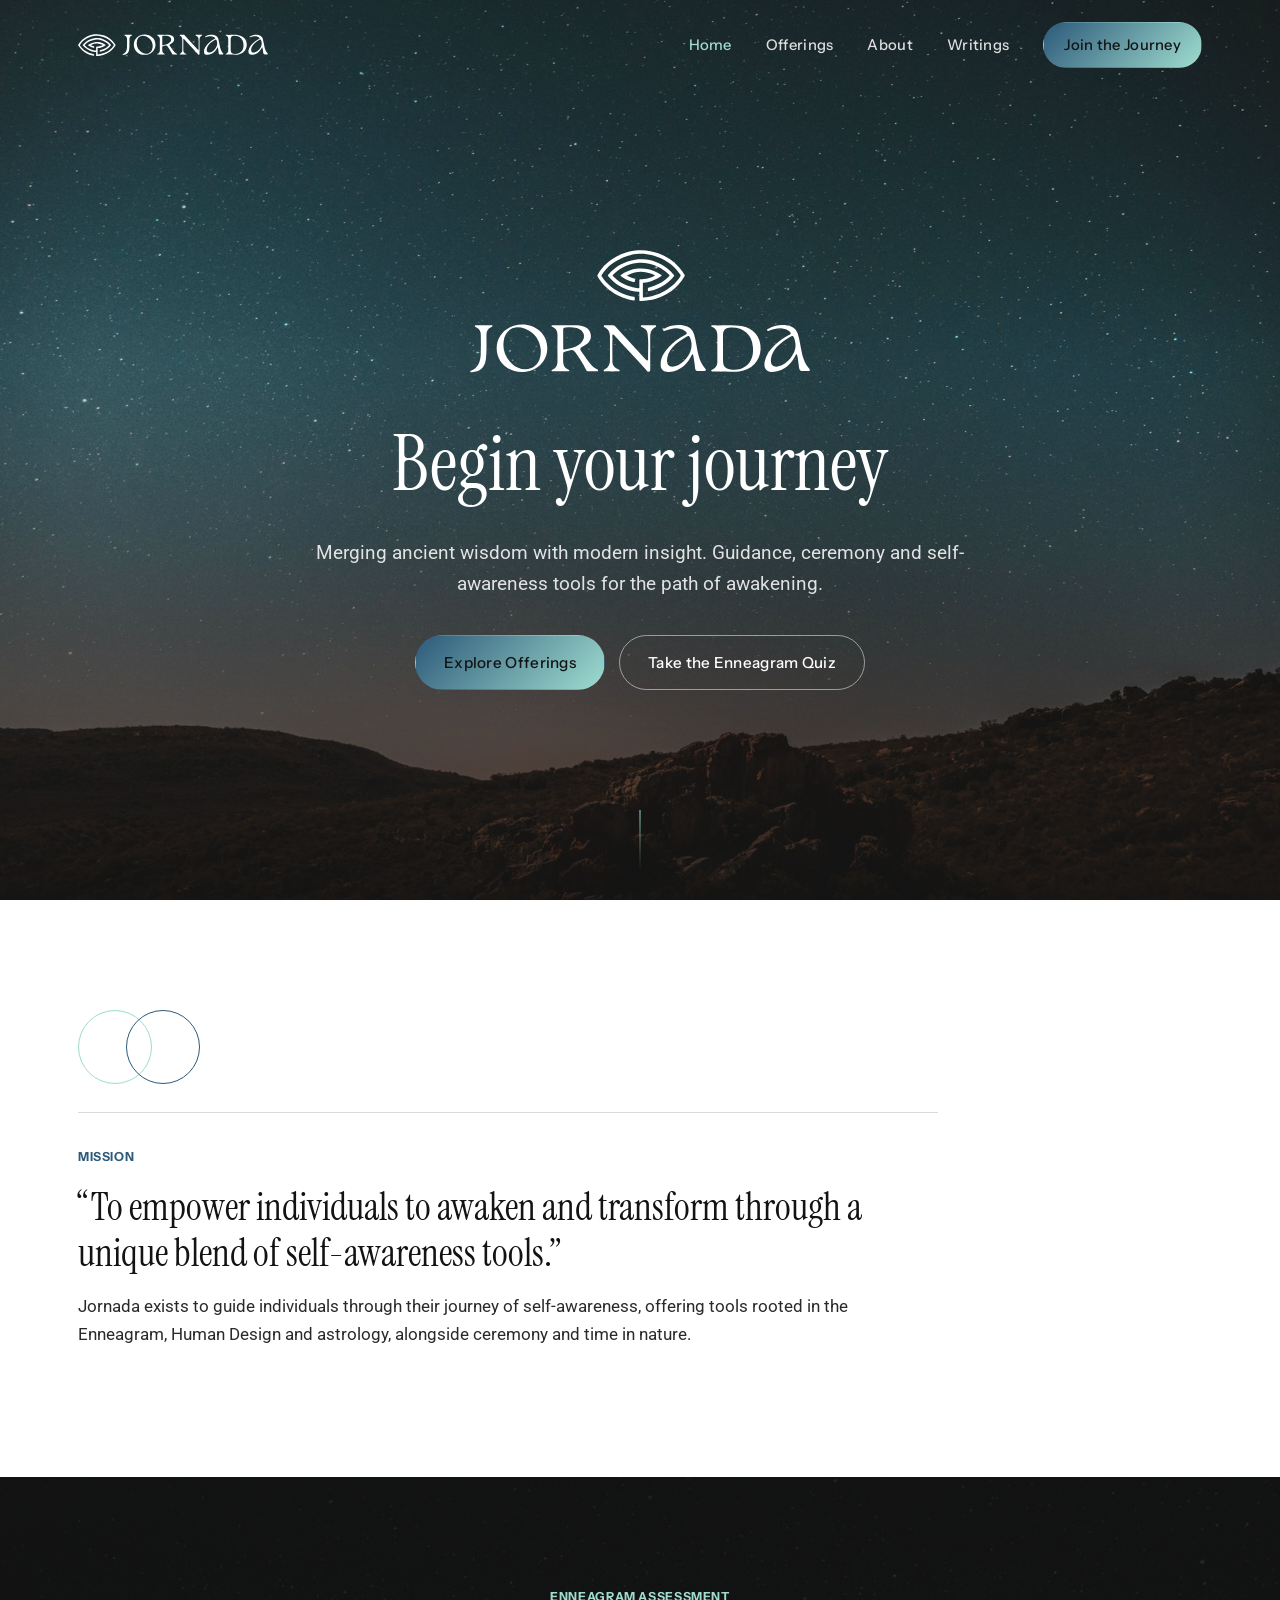
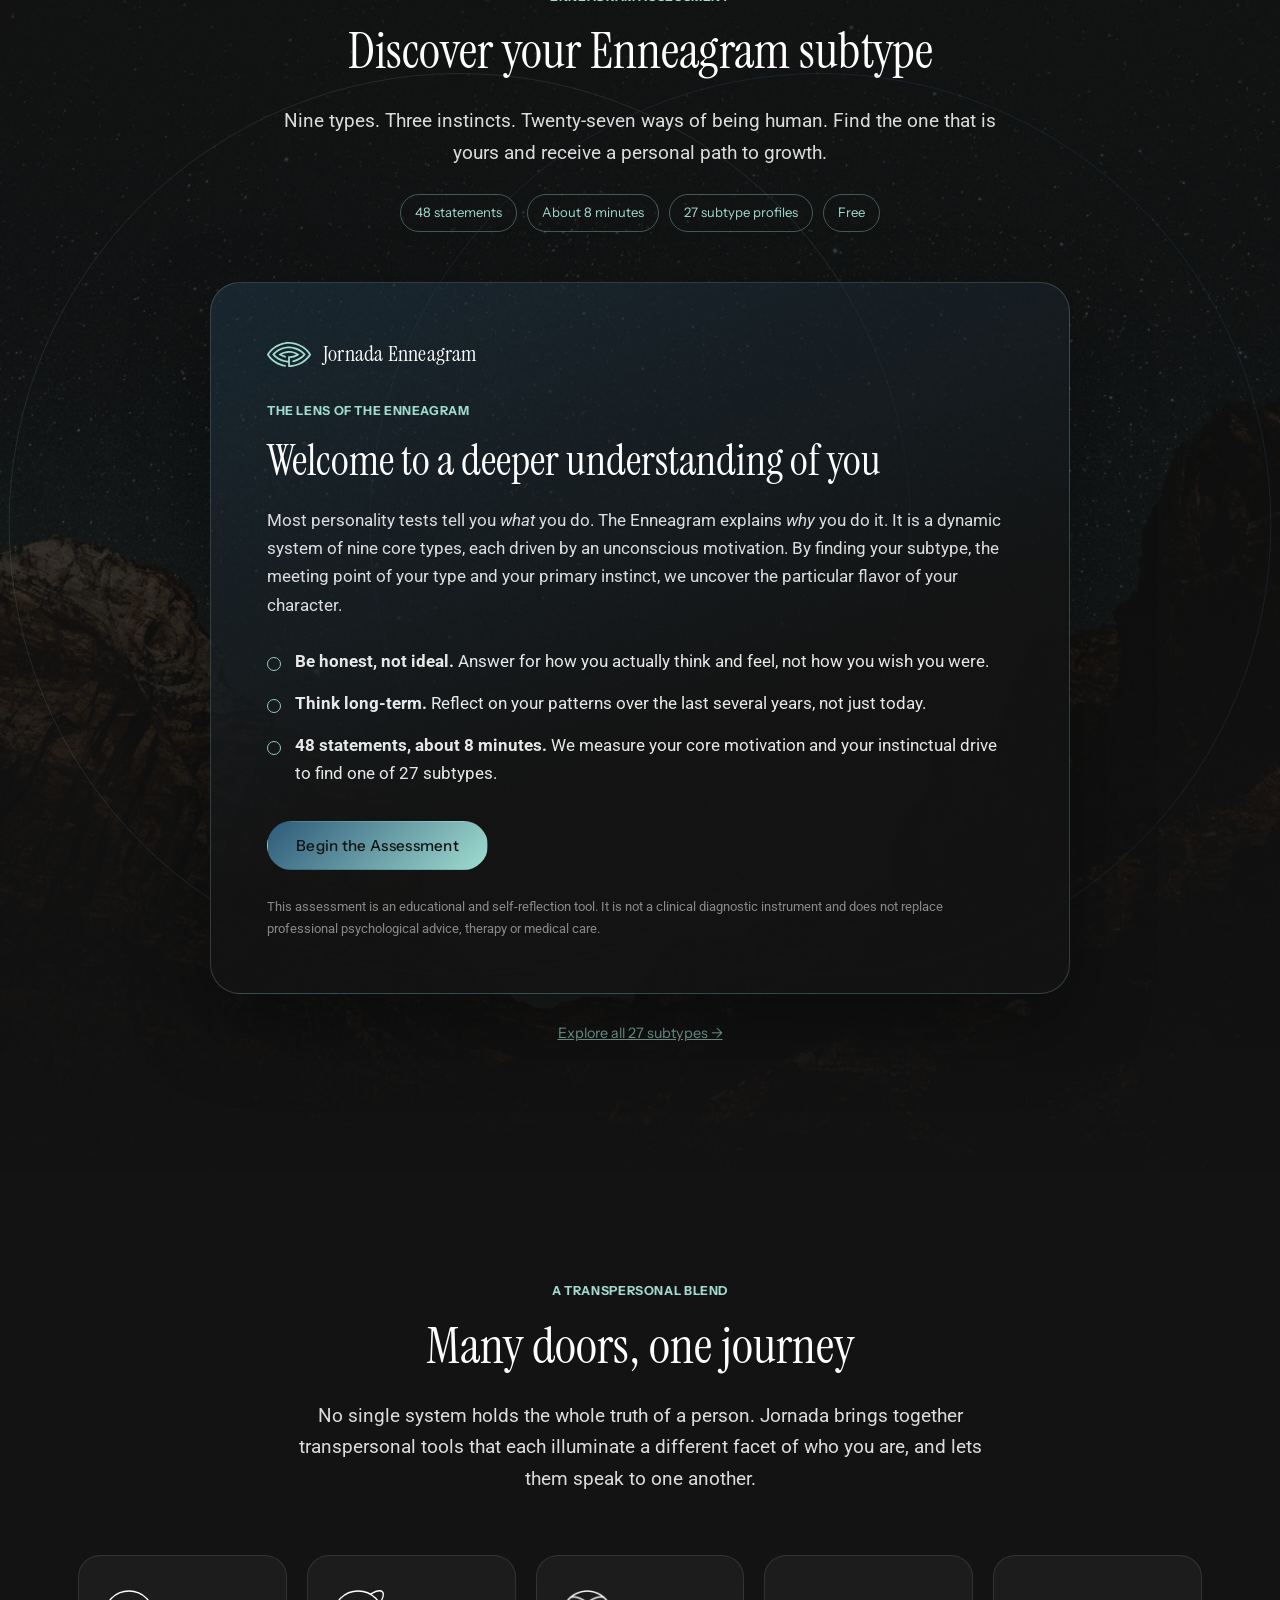
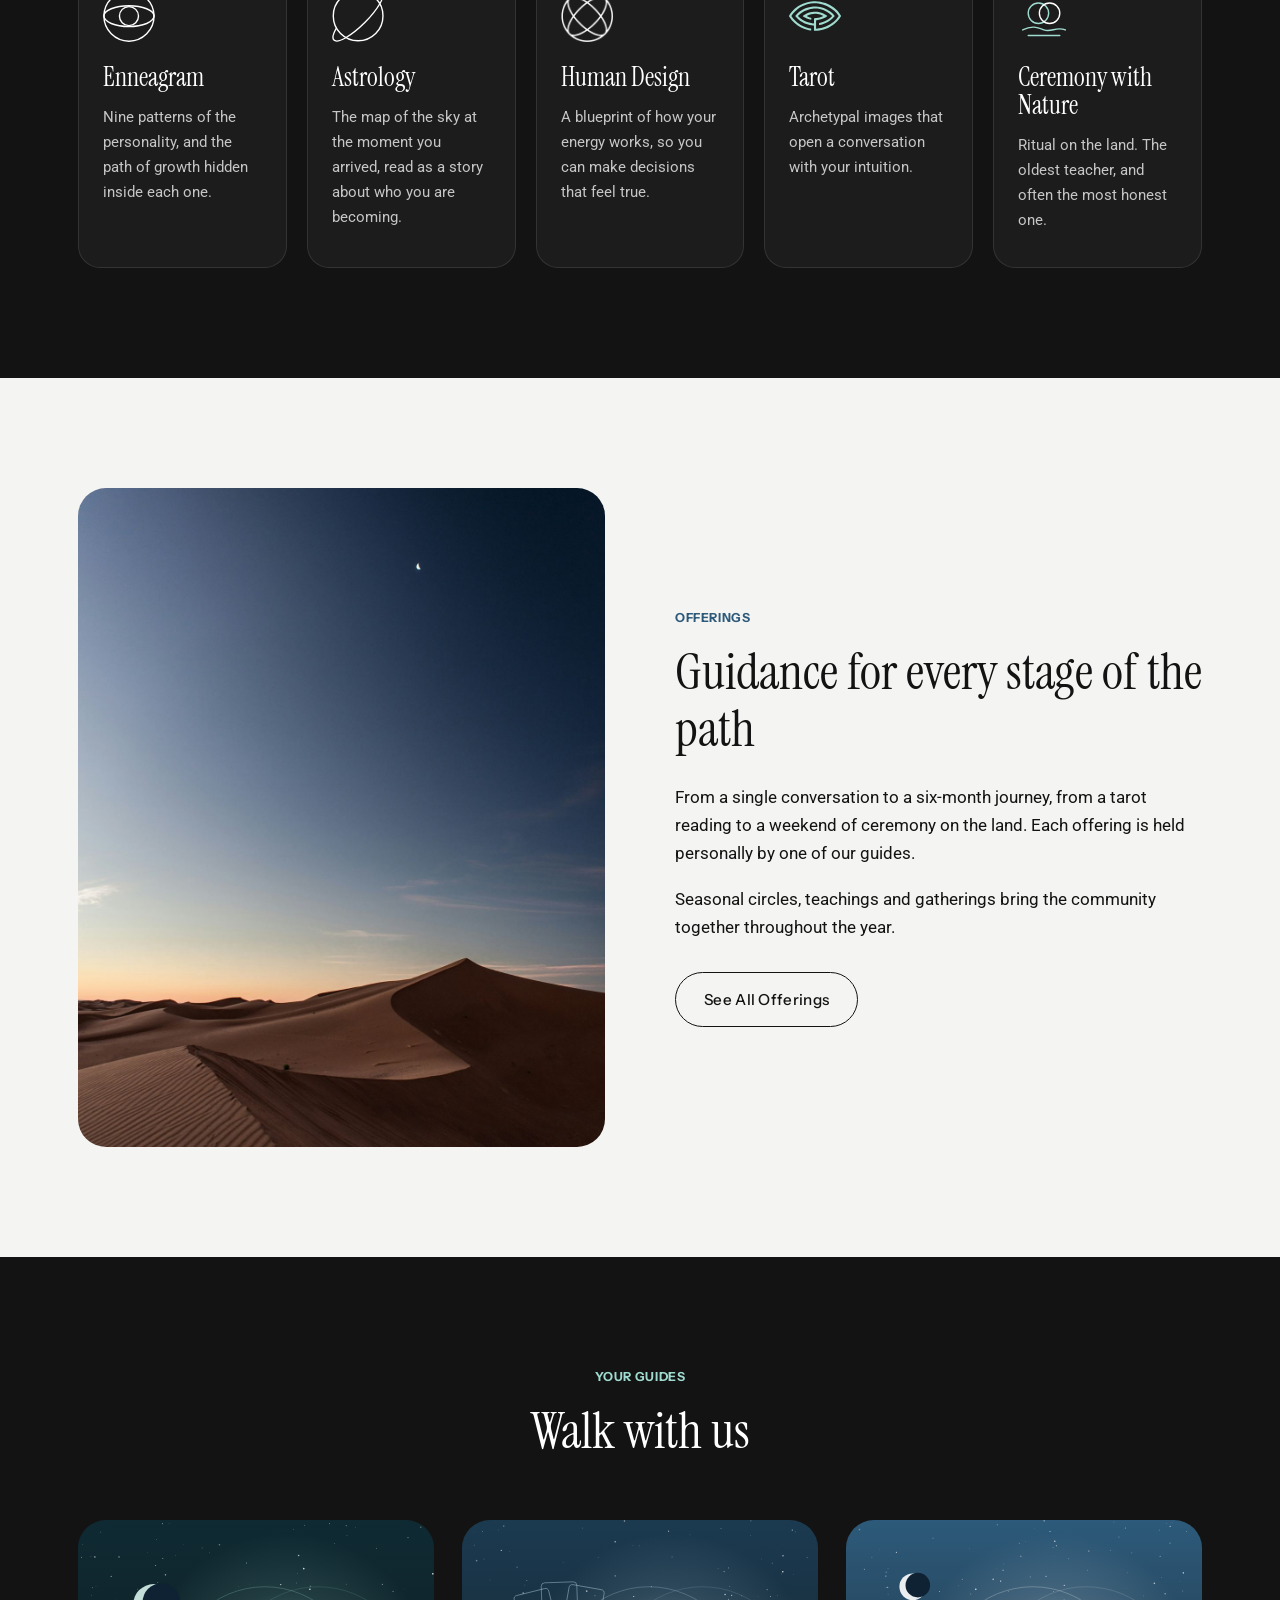
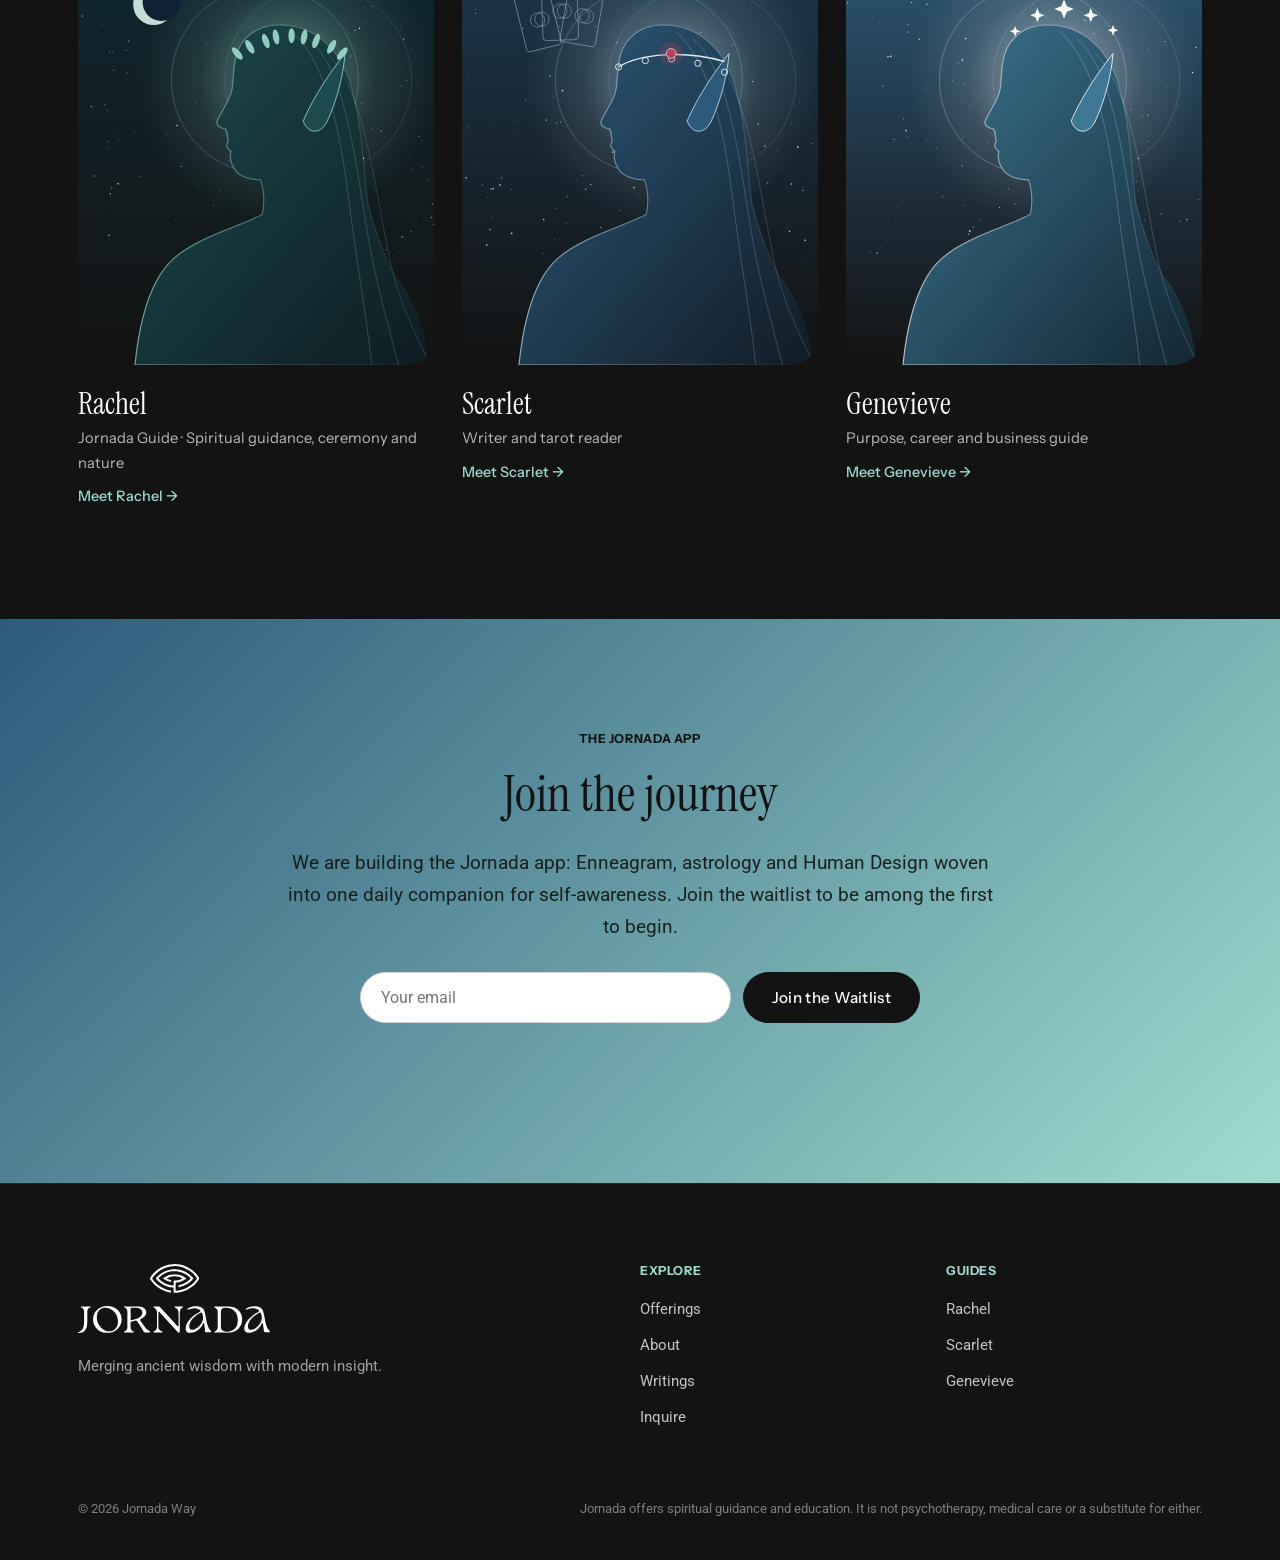
==== commit ed5d7f73: "Add files via upload" ====
--- a/index.html
+++ b/index.html
@@ -13,8 +13,9 @@
 <link rel="preconnect" href="https://fonts.gstatic.com" crossorigin>
 <link href="https://fonts.googleapis.com/css2?family=Instrument+Sans:wght@400;500;700&family=Instrument+Serif:ital@0;1&family=Roboto:wght@300;400;500&display=swap" rel="stylesheet">
 <link rel="stylesheet" href="assets/css/style.css">
+<link rel="stylesheet" href="assets/css/quiz.css">
 </head>
-<body>
+<body data-base="">
 <header class="site-header">
   <div class="wrap">
     <a class="brand" href="index.html" aria-label="Jornada home"><img src="assets/img/logo-white.svg" alt="Jornada"></a>
@@ -30,7 +31,7 @@
     <p class="lede">Merging ancient wisdom with modern insight. Guidance, ceremony and self-awareness tools for the path of awakening.</p>
     <div class="actions">
       <a class="btn btn-primary" href="offerings.html">Explore Offerings</a>
-      <a class="btn btn-ghost" href="#mission">Our Mission</a>
+      <a class="btn btn-ghost" href="#enneagram">Take the Enneagram Quiz</a>
     </div>
   </div>
   <div class="scroll-cue"></div>
@@ -46,6 +47,17 @@
         <p>Jornada exists to guide individuals through their journey of self-awareness, offering tools rooted in the Enneagram, Human Design and astrology, alongside ceremony and time in nature.</p>
       </div>
     </div>
+  </div>
+</section>
+
+<section class="qz-section center" id="enneagram">
+  <div class="wrap">
+    <span class="eyebrow">Enneagram Assessment</span>
+    <h2>Discover your Enneagram subtype</h2>
+    <p class="lede">Nine types. Three instincts. Twenty-seven ways of being human. Find the one that is yours and receive a personal path to growth.</p>
+    <div class="qz-teaser"><span>48 statements</span><span>About 8 minutes</span><span>27 subtype profiles</span><span>Free</span></div>
+    <div class="qz-wrap" id="enneagram-quiz"></div>
+    <p style="margin-top:28px;font-family:var(--sans);font-size:.9rem;opacity:.7"><a href="enneagram/index.html" style="color:var(--cosmic-teal)">Explore all 27 subtypes &rarr;</a></p>
   </div>
 </section>
 
@@ -130,6 +142,8 @@
     </div>
   </div>
 </footer>
+<script src="assets/js/enneagram-data.js"></script>
+<script src="assets/js/quiz.js"></script>
 <script src="assets/js/main.js"></script>
 </body>
 </html>
--- a/assets/css/quiz.css
+++ b/assets/css/quiz.css
@@ -0,0 +1,129 @@
+/* Jornada Enneagram assessment */
+.qz-section {
+  position: relative; overflow: hidden;
+  background: linear-gradient(180deg, rgba(19,19,19,.92), rgba(19,19,19,.72) 45%, rgba(19,19,19,.95)), url('../img/canyon-stars.jpg') center/cover;
+}
+.qz-section::before {
+  content: ""; position: absolute; width: 900px; height: 900px; border-radius: 50%;
+  left: 50%; top: 50%; transform: translate(-70%, -50%);
+  border: 1px solid rgba(159,220,207,.12); pointer-events: none;
+}
+.qz-section::after {
+  content: ""; position: absolute; width: 900px; height: 900px; border-radius: 50%;
+  left: 50%; top: 50%; transform: translate(-30%, -50%);
+  border: 1px solid rgba(45,90,122,.25); pointer-events: none;
+}
+.qz-wrap { position: relative; z-index: 2; max-width: 860px; margin: 50px auto 0; }
+.qz-card {
+  background: linear-gradient(160deg, rgba(45,90,122,.28), rgba(19,19,19,.9) 60%);
+  border: 1px solid rgba(159,220,207,.22); border-radius: 30px;
+  padding: 54px 56px; text-align: left; box-shadow: 0 30px 80px rgba(0,0,0,.35);
+  min-height: 420px; display: flex; flex-direction: column; justify-content: center;
+  animation: qzIn .45s ease;
+}
+@keyframes qzIn { from { opacity: 0; transform: translateY(12px); } to { opacity: 1; transform: none; } }
+.qz-brand { display: flex; align-items: center; gap: 12px; margin-bottom: 28px; }
+.qz-brand img { width: 44px; height: auto; }
+.qz-brand span { font-family: var(--serif); font-size: 1.35rem; letter-spacing: .01em; }
+.qz-hero-mark { width: 54px; margin: 0 auto 18px; opacity: .9; }
+.qz-title { font-size: clamp(2rem, 3.4vw, 2.7rem); }
+.qz-intro p { opacity: .85; }
+.qz-how { list-style: none; padding: 0; margin: 10px 0 34px; display: grid; gap: 14px; }
+.qz-how li { padding-left: 28px; position: relative; opacity: .9; }
+.qz-how li::before { content: ""; position: absolute; left: 0; top: .55em; width: 12px; height: 12px; border-radius: 50%; border: 1.5px solid var(--cosmic-teal); }
+.qz-start { align-self: flex-start; }
+.qz-fine { font-size: .8rem; opacity: .5 !important; margin: 26px 0 0; }
+
+.qz-top { display: flex; justify-content: space-between; margin-bottom: 12px; }
+.qz-count { font-family: var(--sans); font-weight: 700; font-size: .74rem; letter-spacing: .05em; text-transform: uppercase; color: var(--cosmic-teal); }
+.qz-bar { height: 4px; background: rgba(255,255,255,.1); border-radius: 4px; overflow: hidden; margin-bottom: 46px; }
+.qz-bar span { display: block; height: 100%; background: var(--expansion); border-radius: 4px; transition: width .4s ease; }
+.qz-q { font-family: var(--serif); font-size: clamp(1.7rem, 3vw, 2.4rem); line-height: 1.25; margin: 0 0 46px; min-height: 2.5em; }
+
+.qz-scale { display: flex; justify-content: space-between; align-items: flex-start; gap: 8px; }
+.qz-opt { background: none; border: 0; color: var(--lunar); cursor: pointer; flex: 1; display: flex; flex-direction: column; align-items: center; gap: 12px; padding: 4px; }
+.qz-opt .dotwrap { height: 60px; display: flex; align-items: center; justify-content: center; }
+.qz-opt .dot { display: block; border-radius: 50%; border: 1.5px solid rgba(255,255,255,.55); transition: all .2s ease; }
+.qz-o1 .dot, .qz-o5 .dot { width: 58px; height: 58px; }
+.qz-o2 .dot, .qz-o4 .dot { width: 46px; height: 46px; }
+.qz-o3 .dot { width: 36px; height: 36px; }
+.qz-o1 .dot, .qz-o2 .dot { border-color: rgba(201,201,198,.7); }
+.qz-o4 .dot, .qz-o5 .dot { border-color: var(--cosmic-teal); }
+.qz-opt:hover .dot { transform: scale(1.08); background: rgba(159,220,207,.12); }
+.qz-opt.on .dot { background: var(--expansion); border-color: transparent; box-shadow: 0 0 24px rgba(159,220,207,.45); }
+.qz-opt .lbl { font-family: var(--sans); font-size: .78rem; opacity: .7; text-align: center; line-height: 1.3; }
+.qz-opt.on .lbl { opacity: 1; color: var(--cosmic-teal); }
+.qz-opt:focus-visible { outline: 2px solid var(--cosmic-teal); outline-offset: 4px; border-radius: 12px; }
+
+.qz-nav { display: flex; justify-content: space-between; align-items: center; margin-top: 42px; }
+.qz-back { background: none; border: 0; color: var(--lunar); font-family: var(--sans); font-size: .9rem; cursor: pointer; opacity: .75; padding: 6px 0; }
+.qz-back:disabled { opacity: .25; cursor: default; }
+.qz-hint { font-family: var(--sans); font-size: .8rem; opacity: .45; }
+
+.qz-choices { display: grid; gap: 14px; }
+.qz-choice {
+  text-align: left; font-family: var(--body); font-size: 1.05rem; color: var(--lunar); cursor: pointer;
+  background: rgba(255,255,255,.04); border: 1px solid rgba(255,255,255,.18); border-radius: 18px; padding: 20px 24px;
+  transition: border-color .2s ease, background .2s ease;
+}
+.qz-choice:hover { border-color: var(--cosmic-teal); background: rgba(159,220,207,.08); }
+
+/* Result page */
+.qz-badge { display: inline-flex; margin: 6px 0 22px; }
+.qz-badge span {
+  width: 74px; height: 74px; border-radius: 50%; display: grid; place-items: center;
+  font-family: var(--serif); font-size: 2rem; border: 1.5px solid var(--cosmic-teal);
+}
+.qz-badge span + span { margin-left: -18px; border-color: #7fb2cf; font-family: var(--sans); font-size: 1.05rem; font-weight: 700; letter-spacing: .05em; background: rgba(19,19,19,.35); }
+.qz-counter { color: var(--cosmic-teal); }
+.qz-callout { background: var(--teal-soft); border-radius: 18px; padding: 18px 22px; color: var(--nightsky); }
+.qz-cards { display: grid; gap: 18px; }
+.qz-mini { background: var(--grey-1); border-radius: 22px; padding: 28px 30px; color: var(--nightsky); border: 1px solid #e6e6e3; }
+.qz-mini p { margin: 0; color: var(--grey-4); }
+.qz-mini:first-child { background: var(--expansion); border: 0; }
+.qz-mini:first-child .eyebrow { color: var(--nightsky); }
+.qz-mini:first-child p { color: var(--nightsky); font-size: 1.08rem; }
+
+.qz-scores { display: grid; grid-template-columns: 1.4fr 1fr; gap: 26px; }
+.qz-panel { background: var(--lunar); border-radius: 24px; padding: 32px; border: 1px solid #e6e6e3; }
+.qz-panel h3 { font-size: 1.6rem; }
+.qz-row { display: grid; grid-template-columns: 150px 1fr 34px; gap: 14px; align-items: center; margin: 12px 0; font-family: var(--sans); font-size: .9rem; color: var(--grey-4); }
+.qz-track { height: 8px; background: var(--grey-1); border-radius: 8px; overflow: hidden; }
+.qz-track span { display: block; height: 100%; background: var(--grey-2); border-radius: 8px; }
+.qz-row.top { color: var(--nightsky); font-weight: 700; }
+.qz-row.top .qz-track span { background: var(--expansion); }
+.qz-rv { text-align: right; }
+.qz-note { font-size: .95rem; color: var(--grey-4); margin-top: 22px; }
+
+.qz-sibs { display: grid; grid-template-columns: repeat(auto-fit, minmax(200px, 1fr)); gap: 16px; margin-top: 10px; }
+.qz-sib { text-decoration: none; border: 1px solid #e6e6e3; border-radius: 20px; padding: 22px 24px; background: var(--grey-1); color: var(--nightsky); transition: border-color .2s ease, transform .2s ease; }
+.qz-sib:hover { border-color: var(--cosmic-blue); transform: translateY(-2px); }
+.qz-sib .eyebrow { margin-bottom: .4rem; }
+.qz-sib h4 { font-family: var(--serif); font-size: 1.5rem; margin: 0 0 6px; }
+.qz-sib .more, .qz-all { color: var(--cosmic-blue); font-family: var(--sans); font-weight: 500; font-size: .88rem; text-decoration: none; }
+.qz-all { display: inline-block; margin-top: 18px; }
+
+/* Library */
+.qz-type { padding: 46px 0; border-top: 1px solid #e6e6e3; }
+.qz-type:first-child { border-top: 0; padding-top: 0; }
+.qz-type-head { display: flex; gap: 26px; align-items: center; margin-bottom: 20px; }
+.qz-type-head h3 { margin: 0 0 4px; font-size: 2.2rem; }
+.qz-type-head p { margin: 0; color: var(--grey-4); font-style: italic; }
+.qz-type-head .eyebrow { margin-bottom: .3rem; }
+.qz-num { flex: 0 0 auto; width: 72px; height: 72px; border-radius: 50%; display: grid; place-items: center; font-family: var(--serif); font-size: 2.2rem; background: var(--expansion); color: var(--nightsky); }
+
+/* Home teaser strip */
+.qz-teaser { display: flex; gap: 10px; justify-content: center; flex-wrap: wrap; margin-top: 26px; }
+.qz-teaser span { font-family: var(--sans); font-size: .82rem; border: 1px solid rgba(159,220,207,.35); color: var(--cosmic-teal); padding: 7px 14px; border-radius: 999px; }
+
+@media (max-width: 760px) {
+  .qz-card { padding: 34px 24px; min-height: 0; }
+  .qz-o1 .dot, .qz-o5 .dot { width: 44px; height: 44px; }
+  .qz-o2 .dot, .qz-o4 .dot { width: 36px; height: 36px; }
+  .qz-o3 .dot { width: 28px; height: 28px; }
+  .qz-opt .lbl { font-size: .66rem; }
+  .qz-opt .dotwrap { height: 46px; }
+  .qz-scores { grid-template-columns: 1fr; }
+  .qz-row { grid-template-columns: 110px 1fr 30px; }
+  .qz-hint { display: none; }
+}
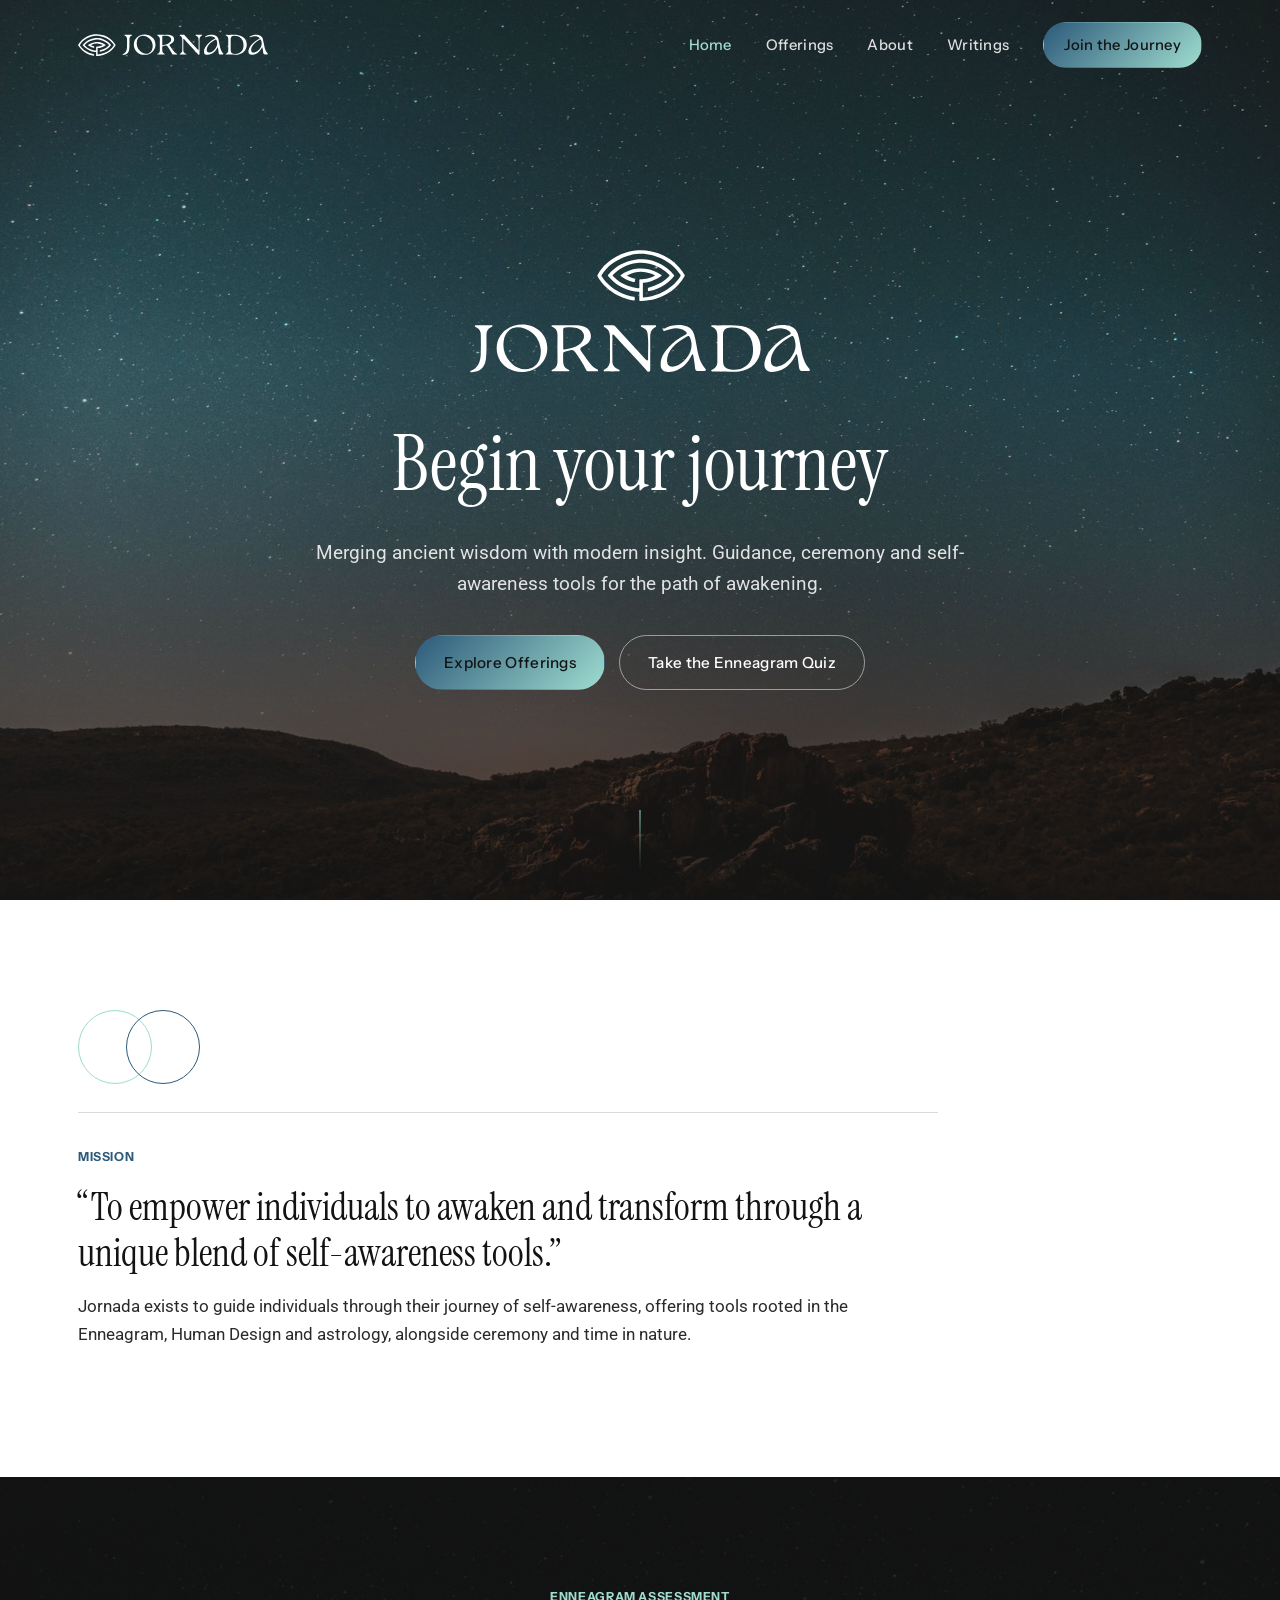
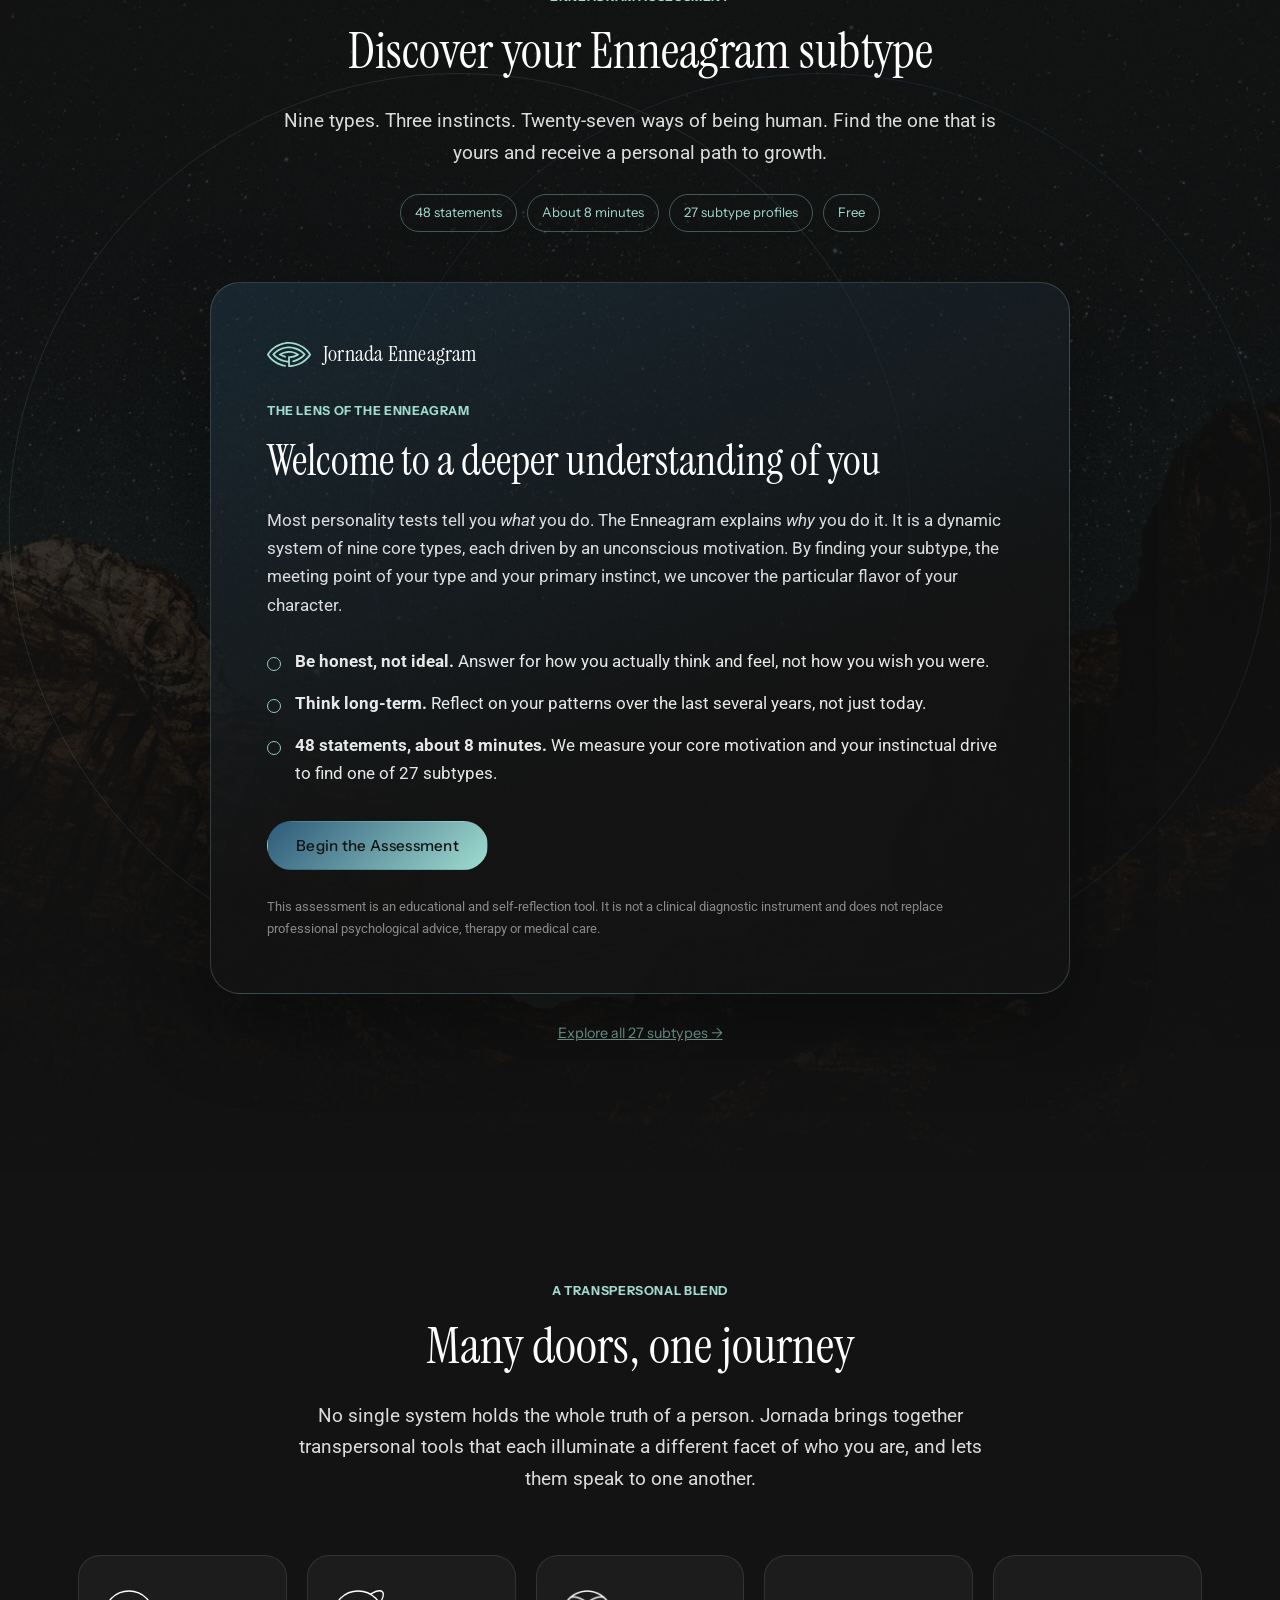
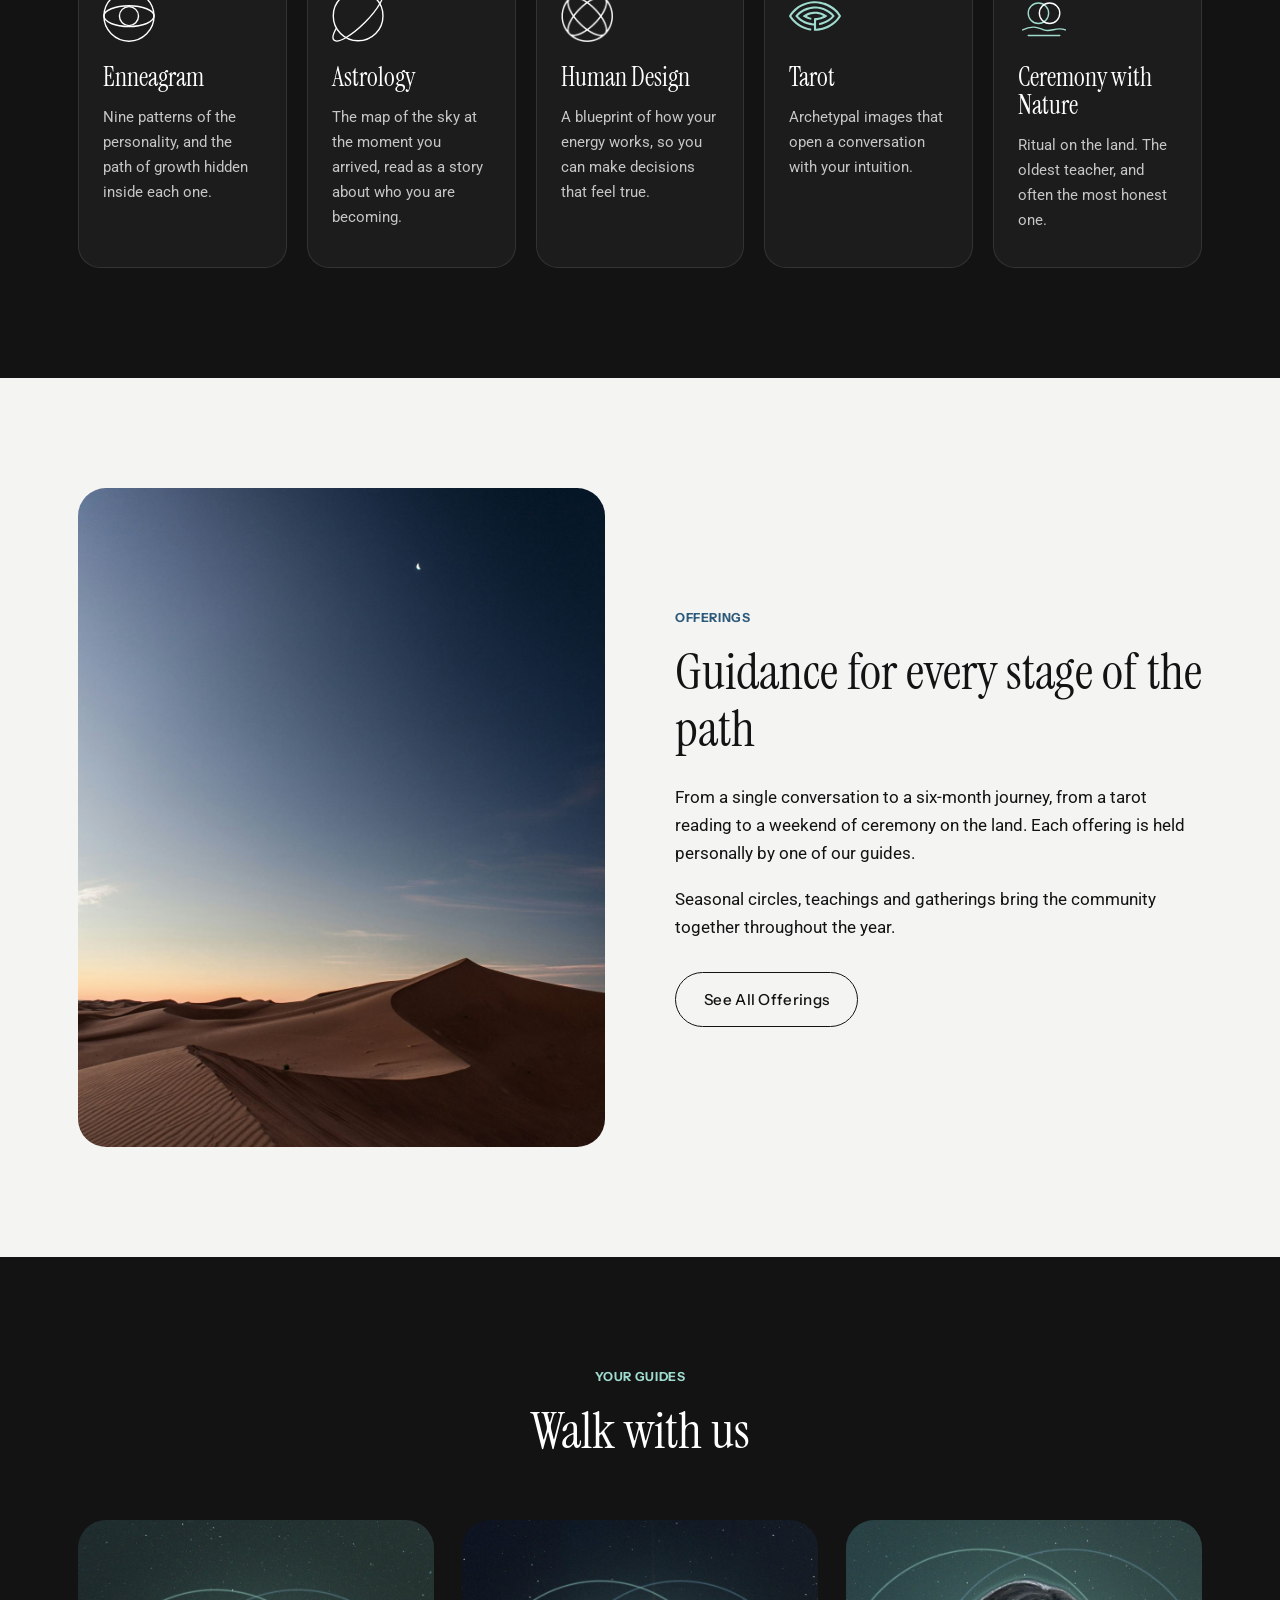
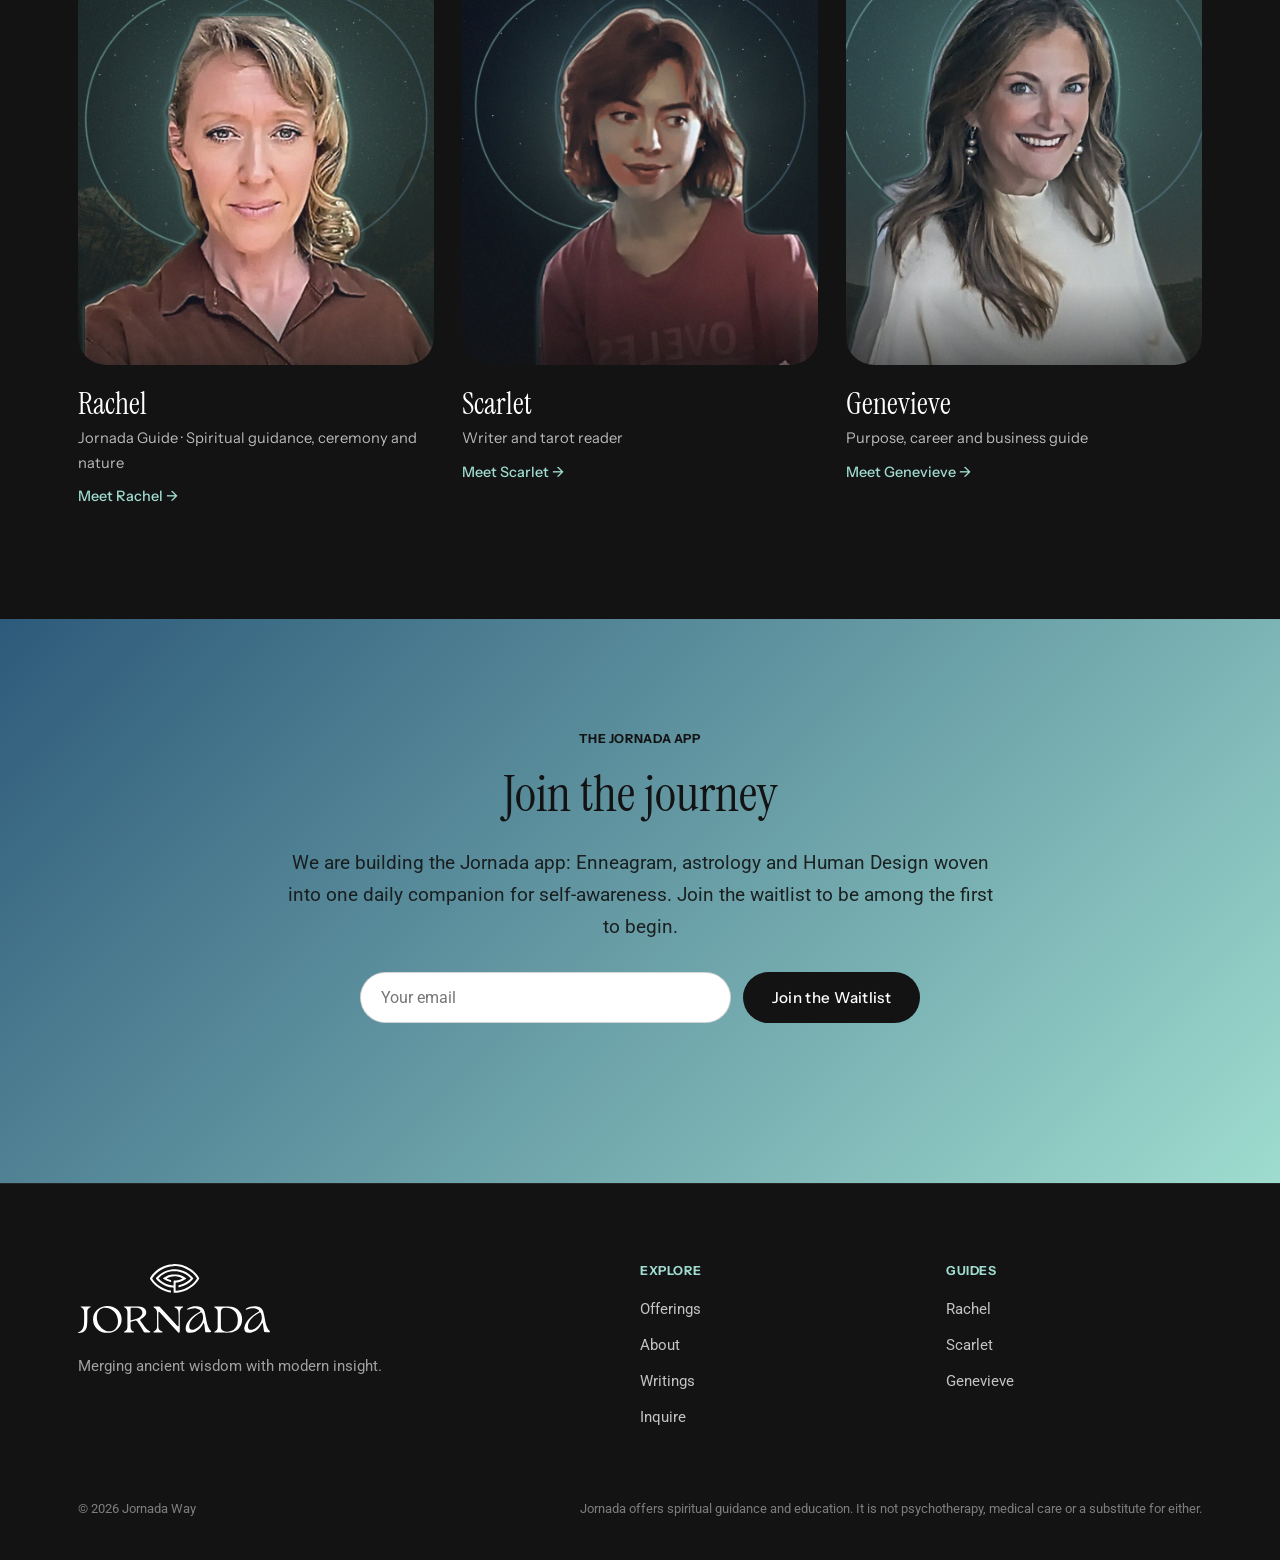
==== commit d0107051: "Add files via upload" ====
--- a/index.html
+++ b/index.html
@@ -90,11 +90,11 @@
       <h2>Walk with us</h2>
     </div>
     <div class="people"><a class="person reveal" href="about/rachel.html">
-  <div class="portrait"><img src="assets/img/elf-rachel.svg" alt="Portrait of Rachel"></div>
+  <div class="portrait"><img src="assets/img/portrait-rachel.jpg" alt="Portrait of Rachel"></div>
   <h3>Rachel</h3><div class="role">Jornada Guide · Spiritual guidance, ceremony and nature</div><span class="more">Meet Rachel &rarr;</span></a><a class="person reveal" href="about/scarlet.html">
-  <div class="portrait"><img src="assets/img/elf-scarlet.svg" alt="Portrait of Scarlet"></div>
+  <div class="portrait"><img src="assets/img/portrait-scarlet.jpg" alt="Portrait of Scarlet"></div>
   <h3>Scarlet</h3><div class="role">Writer and tarot reader</div><span class="more">Meet Scarlet &rarr;</span></a><a class="person reveal" href="about/genevieve.html">
-  <div class="portrait"><img src="assets/img/elf-genevieve.svg" alt="Portrait of Genevieve"></div>
+  <div class="portrait"><img src="assets/img/portrait-genevieve.jpg" alt="Portrait of Genevieve"></div>
   <h3>Genevieve</h3><div class="role">Purpose, career and business guide</div><span class="more">Meet Genevieve &rarr;</span></a></div>
   </div>
 </section>
--- a/assets/css/style.css
+++ b/assets/css/style.css
@@ -157,7 +157,7 @@
 .offer-group { margin-bottom: 90px; }
 .offer-group:last-child { margin-bottom: 0; }
 .offer-head { display: flex; gap: 26px; align-items: center; margin-bottom: 34px; }
-.offer-head img { width: 84px; height: 84px; border-radius: 50%; object-fit: cover; object-position: 50% 32%; }
+.offer-head img { width: 84px; height: 84px; border-radius: 50%; object-fit: cover; object-position: 50% 24%; }
 .offer-head h2 { margin: 0; font-size: clamp(2rem, 3.4vw, 2.8rem); }
 .offer-head .eyebrow { margin-bottom: .3rem; }
 .offer-grid { display: grid; grid-template-columns: repeat(auto-fill, minmax(260px, 1fr)); gap: 22px; }
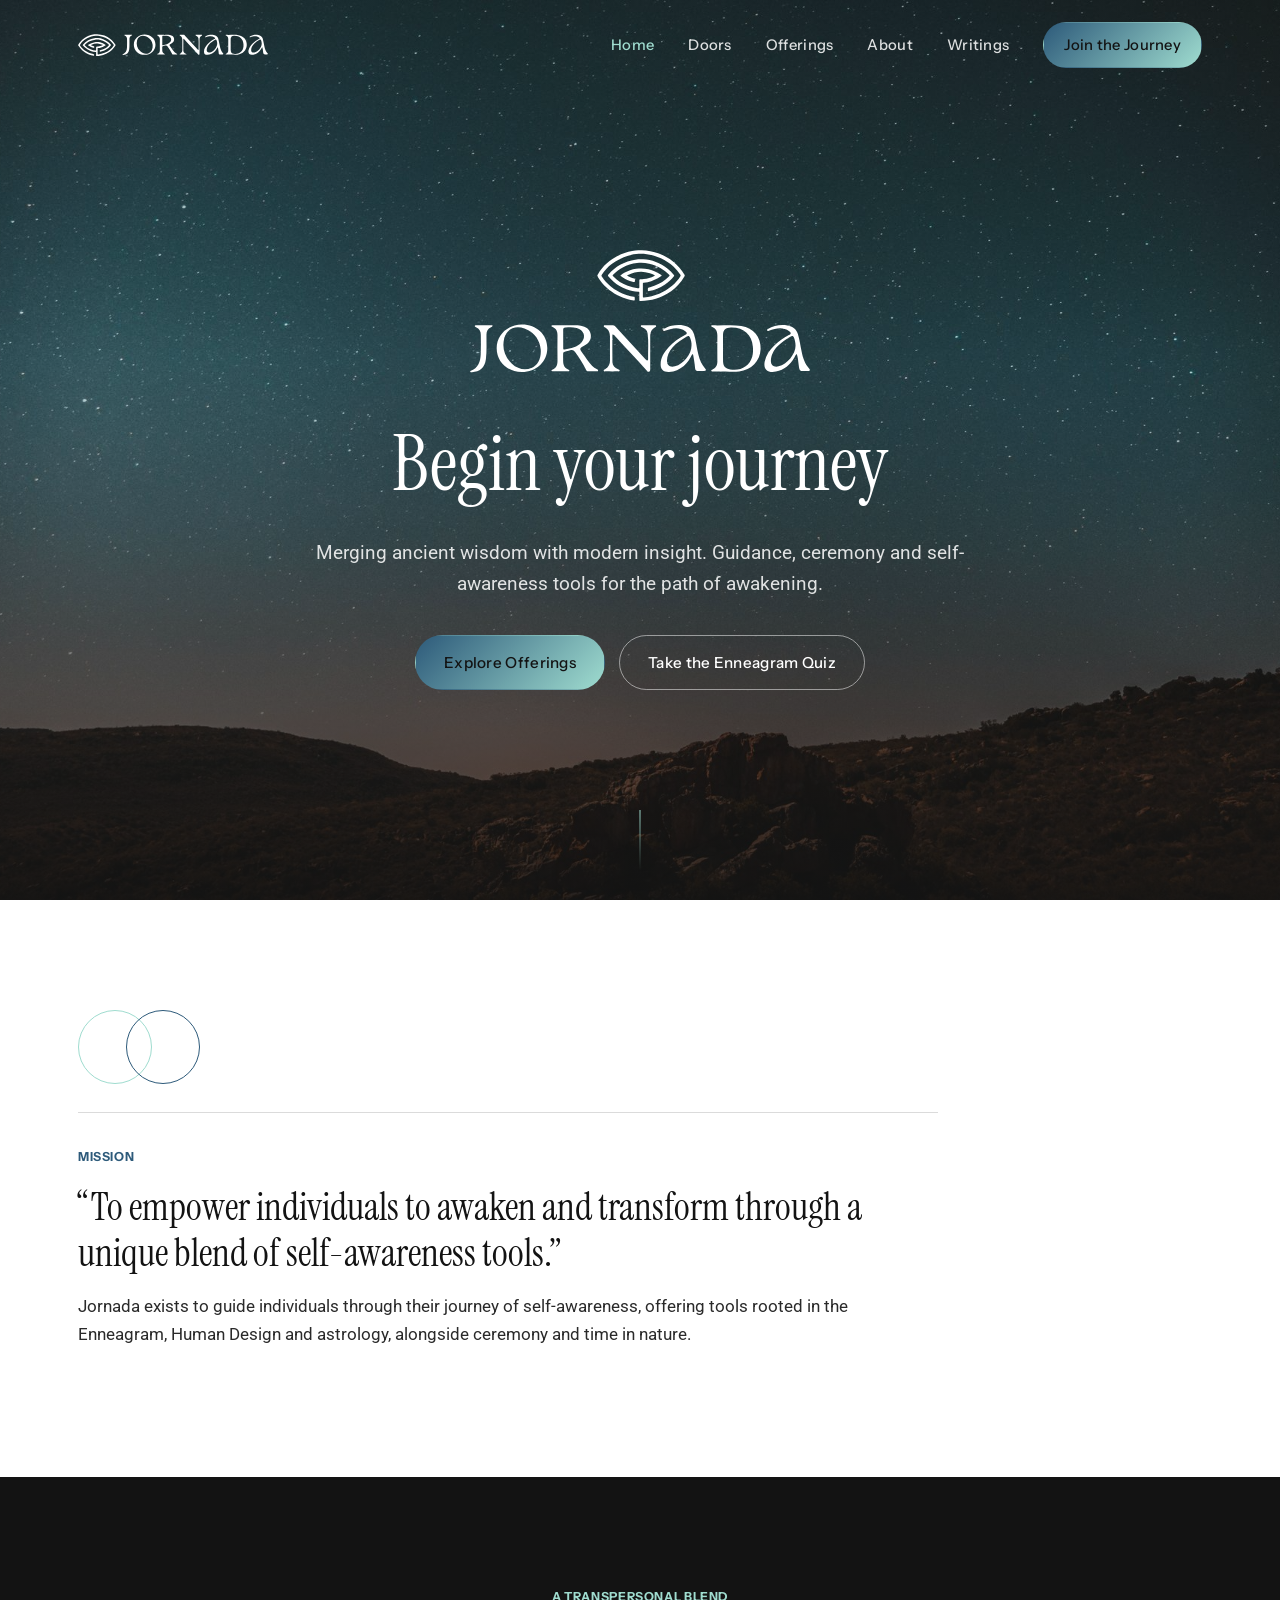
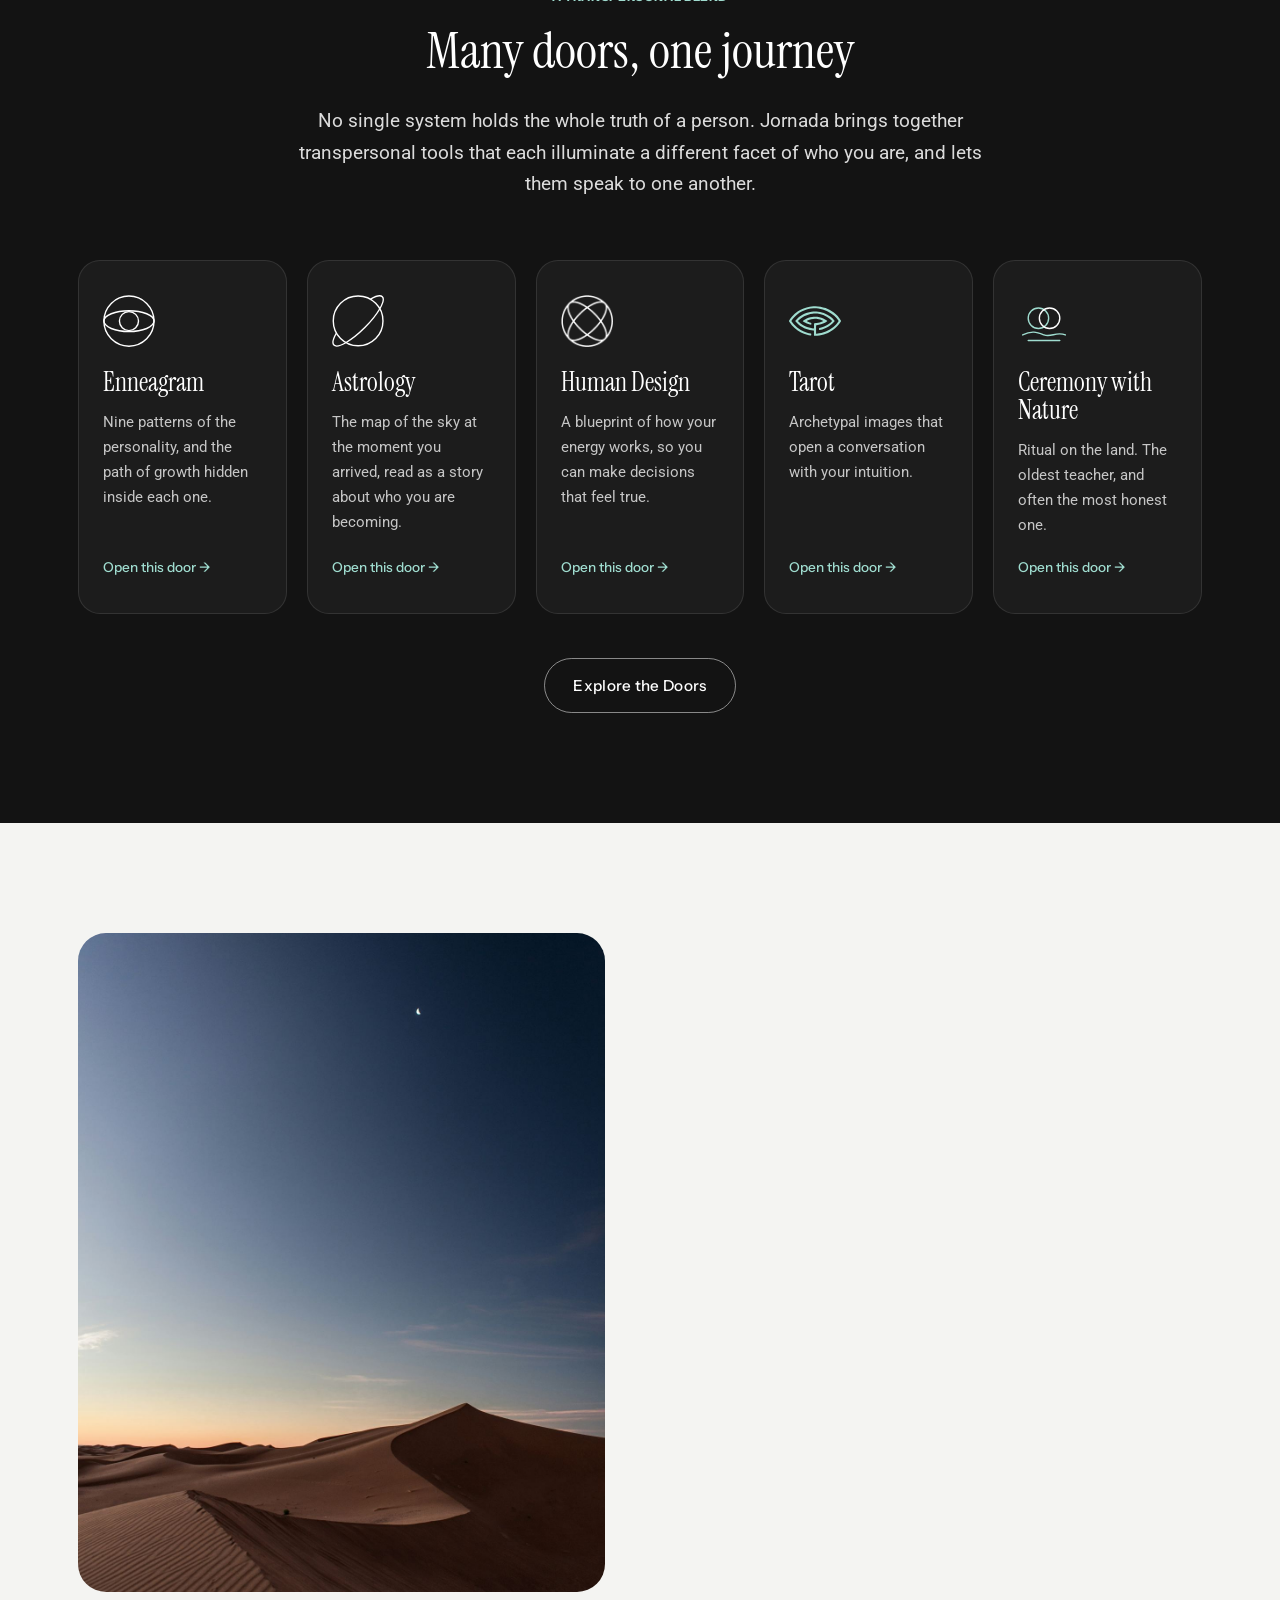
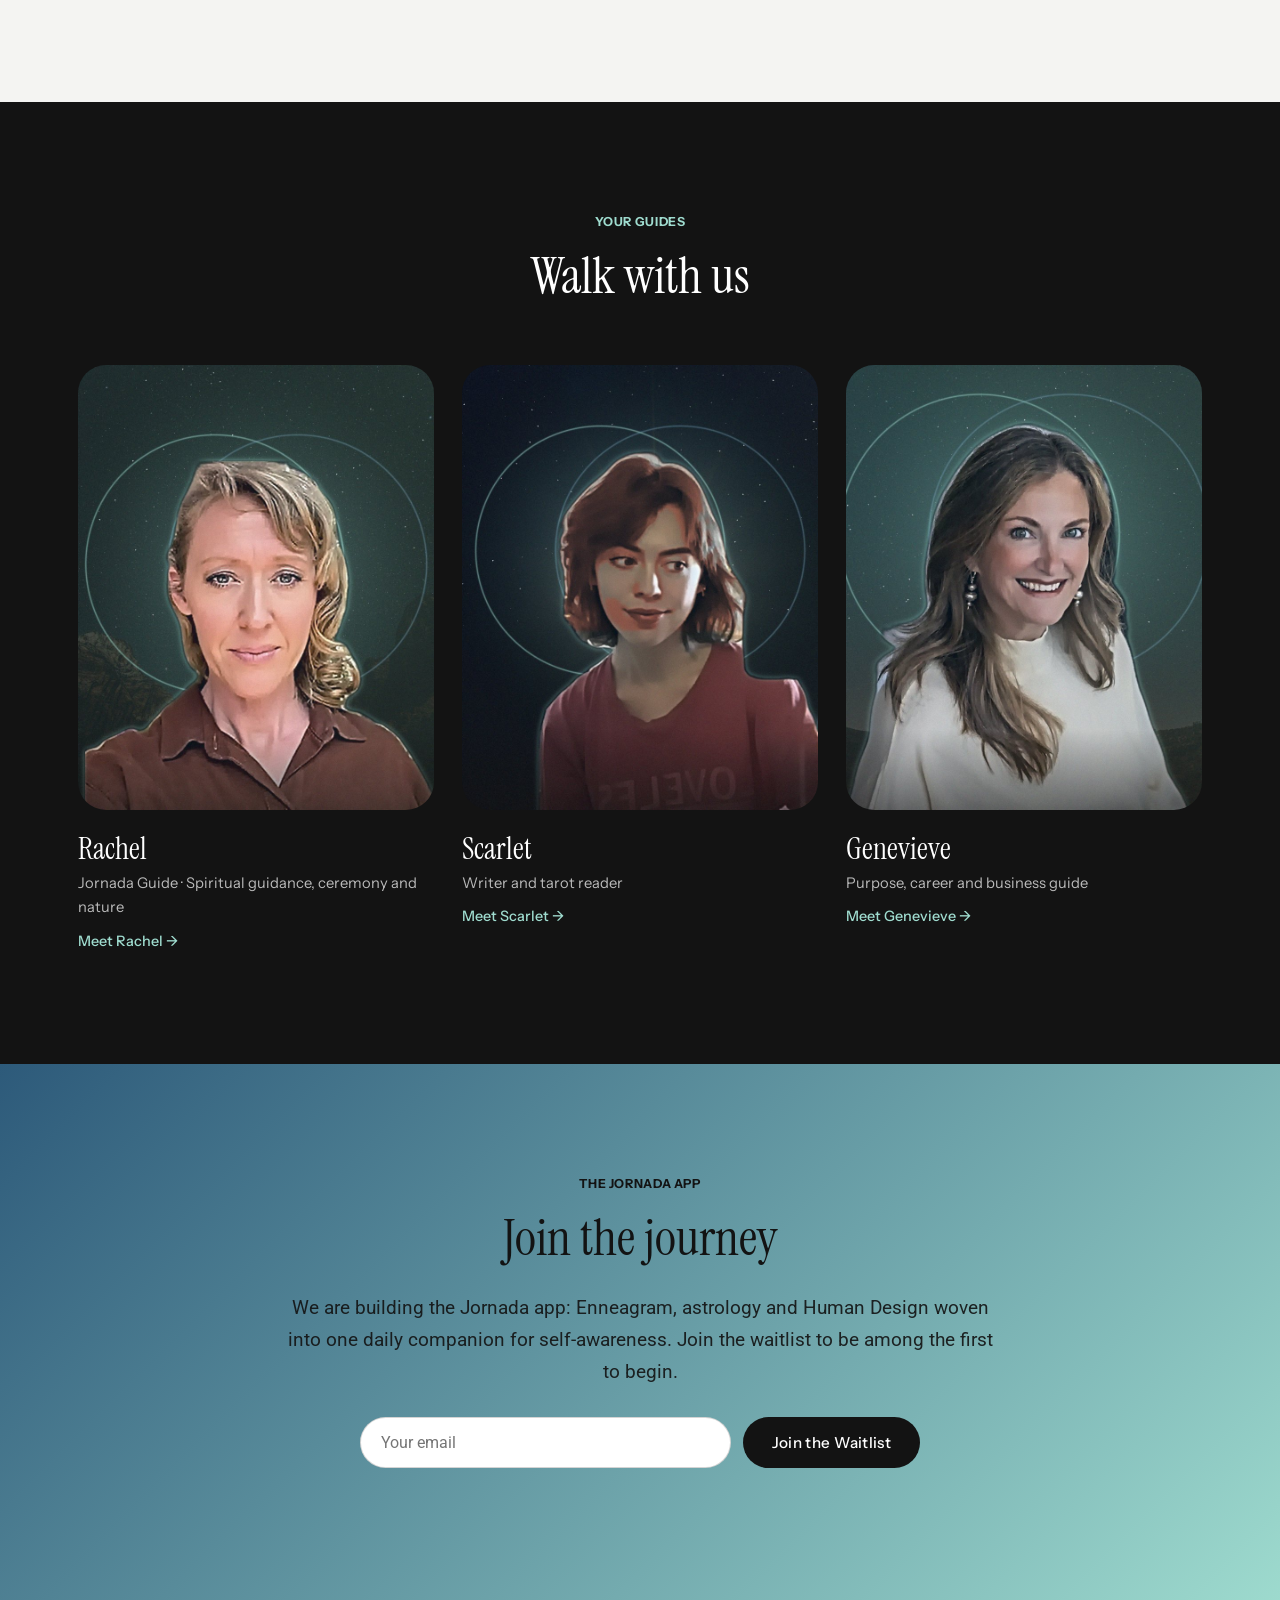
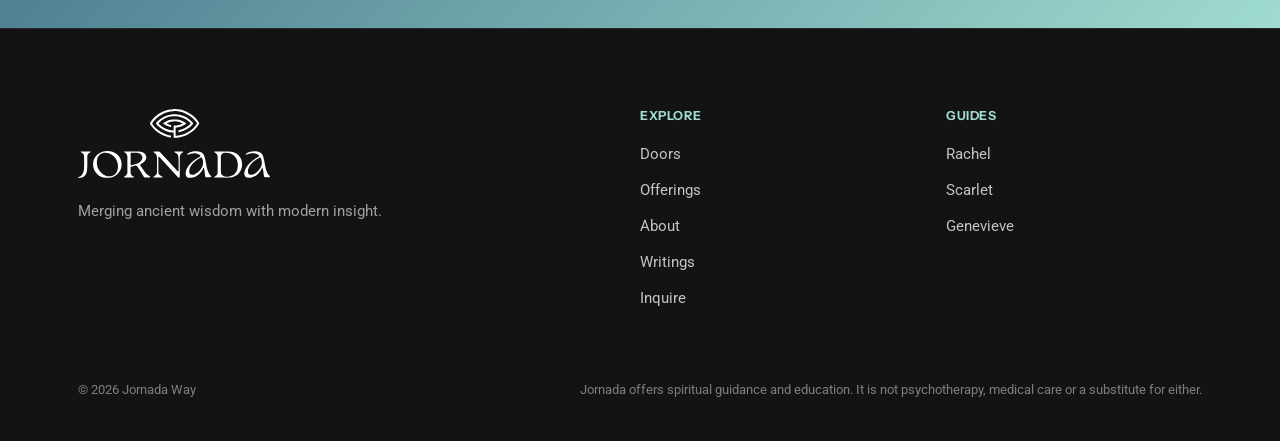
==== commit ae4a4d39: "Add files via upload" ====
--- a/index.html
+++ b/index.html
@@ -13,14 +13,13 @@
 <link rel="preconnect" href="https://fonts.gstatic.com" crossorigin>
 <link href="https://fonts.googleapis.com/css2?family=Instrument+Sans:wght@400;500;700&family=Instrument+Serif:ital@0;1&family=Roboto:wght@300;400;500&display=swap" rel="stylesheet">
 <link rel="stylesheet" href="assets/css/style.css">
-<link rel="stylesheet" href="assets/css/quiz.css">
 </head>
-<body data-base="">
+<body>
 <header class="site-header">
   <div class="wrap">
     <a class="brand" href="index.html" aria-label="Jornada home"><img src="assets/img/logo-white.svg" alt="Jornada"></a>
     <button class="nav-toggle" aria-label="Menu" aria-expanded="false"><span></span><span></span><span></span></button>
-    <nav class="nav"><a href="index.html" class="active">Home</a><a href="offerings.html">Offerings</a><a href="about.html">About</a><a href="writings.html">Writings</a><a class="btn btn-primary" href="index.html#waitlist">Join the Journey</a></nav>
+    <nav class="nav"><a href="index.html" class="active">Home</a><a href="doors.html">Doors</a><a href="offerings.html">Offerings</a><a href="about.html">About</a><a href="writings.html">Writings</a><a class="btn btn-primary" href="index.html#waitlist">Join the Journey</a></nav>
   </div>
 </header>
 
@@ -31,7 +30,7 @@
     <p class="lede">Merging ancient wisdom with modern insight. Guidance, ceremony and self-awareness tools for the path of awakening.</p>
     <div class="actions">
       <a class="btn btn-primary" href="offerings.html">Explore Offerings</a>
-      <a class="btn btn-ghost" href="#enneagram">Take the Enneagram Quiz</a>
+      <a class="btn btn-ghost" href="doors.html#enneagram">Take the Enneagram Quiz</a>
     </div>
   </div>
   <div class="scroll-cue"></div>
@@ -50,23 +49,13 @@
   </div>
 </section>
 
-<section class="qz-section center" id="enneagram">
-  <div class="wrap">
-    <span class="eyebrow">Enneagram Assessment</span>
-    <h2>Discover your Enneagram subtype</h2>
-    <p class="lede">Nine types. Three instincts. Twenty-seven ways of being human. Find the one that is yours and receive a personal path to growth.</p>
-    <div class="qz-teaser"><span>48 statements</span><span>About 8 minutes</span><span>27 subtype profiles</span><span>Free</span></div>
-    <div class="qz-wrap" id="enneagram-quiz"></div>
-    <p style="margin-top:28px;font-family:var(--sans);font-size:.9rem;opacity:.7"><a href="enneagram/index.html" style="color:var(--cosmic-teal)">Explore all 27 subtypes &rarr;</a></p>
-  </div>
-</section>
-
 <section>
   <div class="wrap center">
     <span class="eyebrow">A Transpersonal Blend</span>
     <h2>Many doors, one journey</h2>
     <p class="lede">No single system holds the whole truth of a person. Jornada brings together transpersonal tools that each illuminate a different facet of who you are, and lets them speak to one another.</p>
-    <div class="tools" style="text-align:left"><div class="tool reveal"><img class="ico inv" src="assets/img/icon-seeker.svg" alt=""><h3>Enneagram</h3><p>Nine patterns of the personality, and the path of growth hidden inside each one.</p></div><div class="tool reveal"><img class="ico inv" src="assets/img/icon-explorer.svg" alt=""><h3>Astrology</h3><p>The map of the sky at the moment you arrived, read as a story about who you are becoming.</p></div><div class="tool reveal"><img class="ico" src="assets/img/icon-guide.png" alt=""><h3>Human Design</h3><p>A blueprint of how your energy works, so you can make decisions that feel true.</p></div><div class="tool reveal"><img class="ico" src="assets/img/mark-teal.svg" alt=""><h3>Tarot</h3><p>Archetypal images that open a conversation with your intuition.</p></div><div class="tool reveal"><img class="ico" src="assets/img/icon-ceremony.svg" alt=""><h3>Ceremony with Nature</h3><p>Ritual on the land. The oldest teacher, and often the most honest one.</p></div></div>
+    <div class="tools" style="text-align:left"><a class="tool reveal" href="doors/enneagram.html"><img class="ico inv" src="assets/img/icon-seeker.svg" alt=""><h3>Enneagram</h3><p>Nine patterns of the personality, and the path of growth hidden inside each one.</p><span class="more">Open this door &rarr;</span></a><a class="tool reveal" href="doors/astrology.html"><img class="ico inv" src="assets/img/icon-explorer.svg" alt=""><h3>Astrology</h3><p>The map of the sky at the moment you arrived, read as a story about who you are becoming.</p><span class="more">Open this door &rarr;</span></a><a class="tool reveal" href="doors/human-design.html"><img class="ico" src="assets/img/icon-guide.png" alt=""><h3>Human Design</h3><p>A blueprint of how your energy works, so you can make decisions that feel true.</p><span class="more">Open this door &rarr;</span></a><a class="tool reveal" href="doors/tarot.html"><img class="ico" src="assets/img/mark-teal.svg" alt=""><h3>Tarot</h3><p>Archetypal images that open a conversation with your intuition.</p><span class="more">Open this door &rarr;</span></a><a class="tool reveal" href="doors/ceremony.html"><img class="ico" src="assets/img/icon-ceremony.svg" alt=""><h3>Ceremony with Nature</h3><p>Ritual on the land. The oldest teacher, and often the most honest one.</p><span class="more">Open this door &rarr;</span></a></div>
+    <a class="btn btn-ghost" href="doors.html" style="margin-top:44px">Explore the Doors</a>
   </div>
 </section>
 
@@ -121,6 +110,7 @@
       <div>
         <h4>Explore</h4>
         <ul>
+          <li><a href="doors.html">Doors</a></li>
           <li><a href="offerings.html">Offerings</a></li>
           <li><a href="about.html">About</a></li>
           <li><a href="writings.html">Writings</a></li>
@@ -142,8 +132,6 @@
     </div>
   </div>
 </footer>
-<script src="assets/js/enneagram-data.js"></script>
-<script src="assets/js/quiz.js"></script>
 <script src="assets/js/main.js"></script>
 </body>
 </html>
--- a/assets/css/style.css
+++ b/assets/css/style.css
@@ -284,3 +284,11 @@
   .inquiry { grid-template-columns: 1fr; }
   .offer-head img { width: 64px; height: 64px; }
 }
+
+/* Doors */
+a.tool { text-decoration: none; color: inherit; display: flex; flex-direction: column; }
+a.tool p { flex: 1; }
+.tool .more { font-family: var(--sans); font-weight: 500; font-size: .85rem; color: var(--cosmic-teal); margin-top: 18px; }
+.mv-item h3 { font-size: 1.7rem; }
+@media (max-width: 900px) { .mv[style*="repeat(3"] { grid-template-columns: 1fr !important; } .tools[style*="repeat(4"] { grid-template-columns: repeat(2,1fr) !important; } }
+.light .qz-callout, .soft .qz-callout { background: var(--teal-soft); border-radius: 18px; padding: 18px 22px; color: var(--nightsky); }
